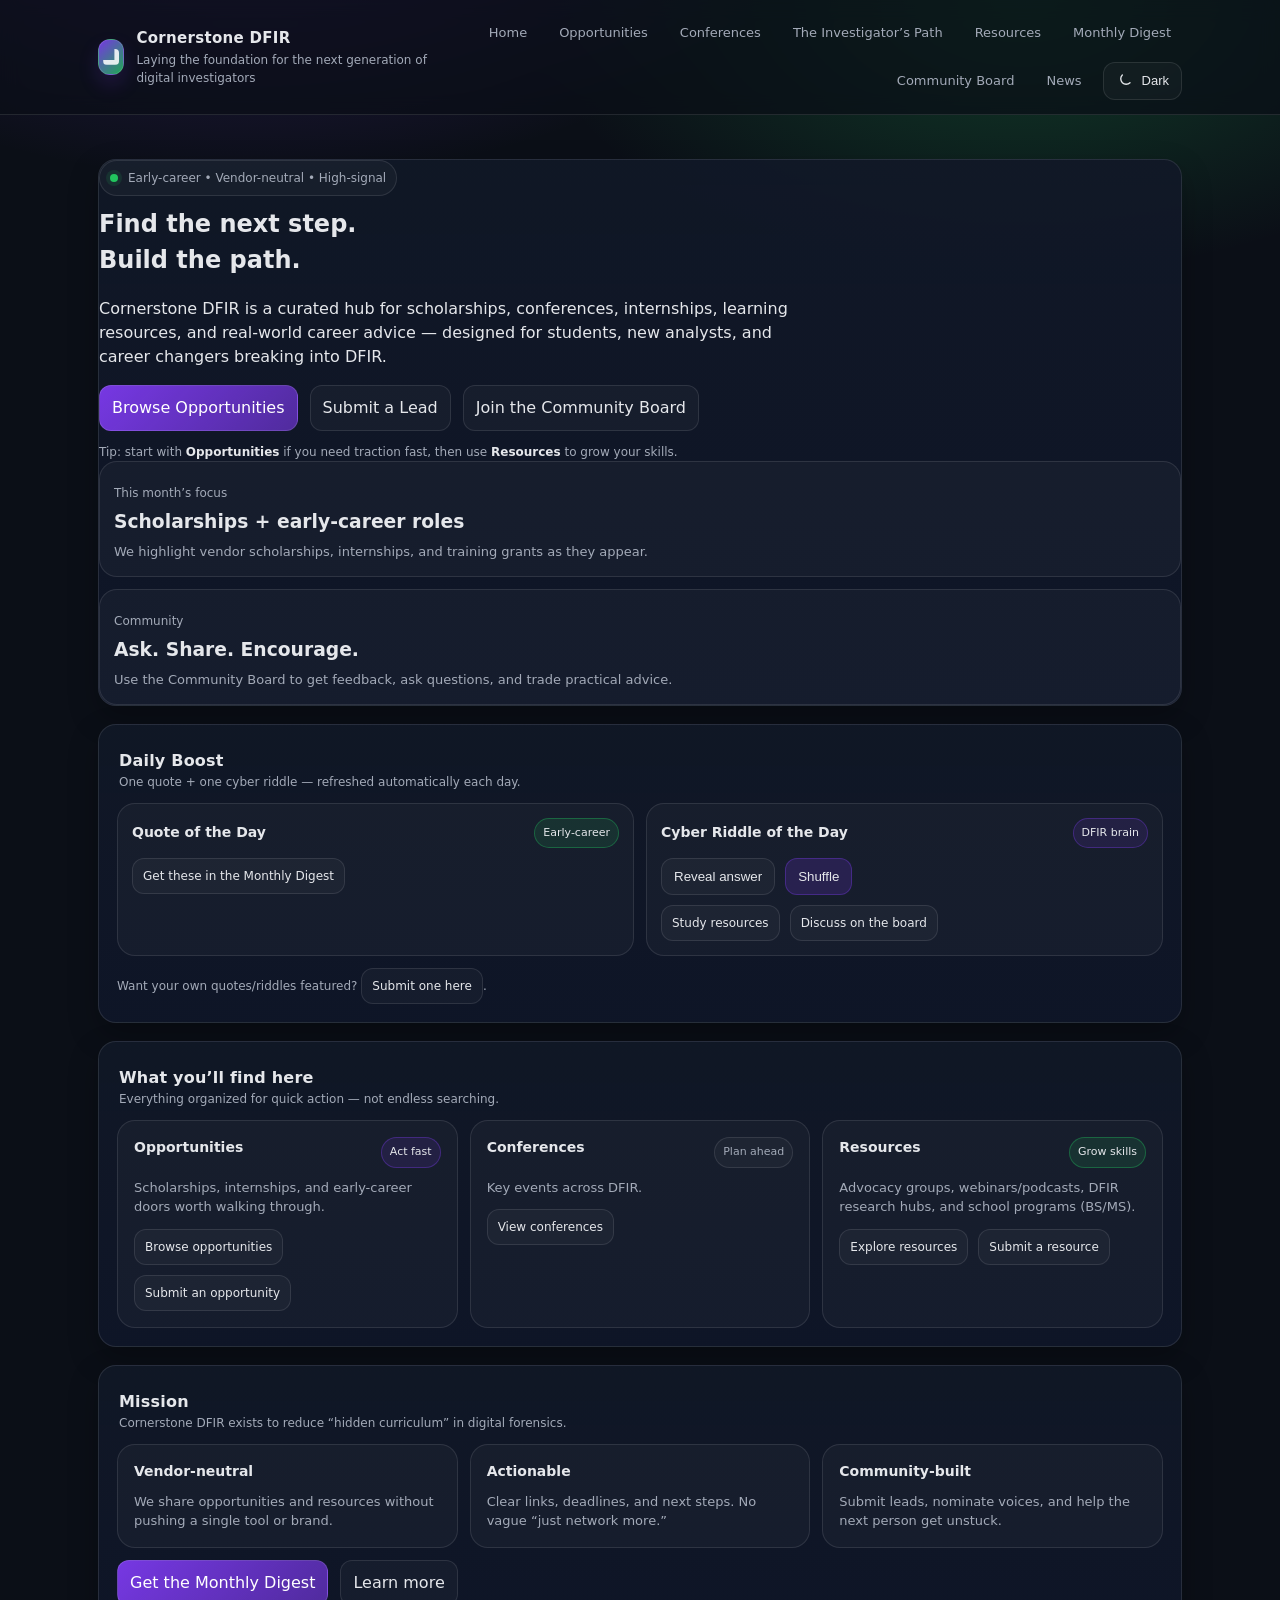
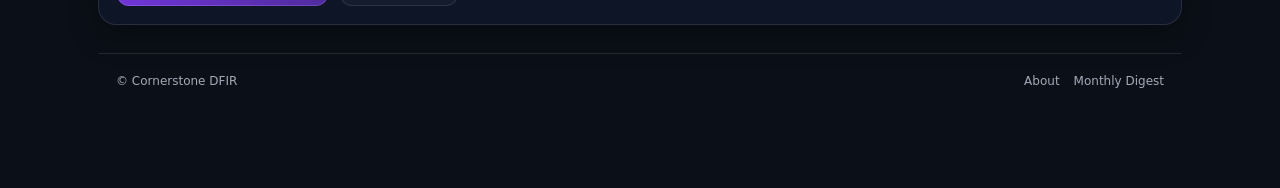
==== index.html @ 36ef0560 "Add News link to navigation menu" ====
<!doctype html>
<html lang="en" data-theme="dark">
<head>
  <meta charset="utf-8" />
  <meta name="viewport" content="width=device-width,initial-scale=1" />
  <title>Cornerstone DFIR — Early-career advocacy + resources</title>
  <meta name="description" content="Cornerstone DFIR curates scholarships, conferences, resources, and real career paths to support early-career digital forensics professionals." />
  <link rel="stylesheet" href="./assets/css/styles.css" />
</head>

<body>
  <header class="topbar">
    <div class="topbar-inner">
      <a class="brand" href="index.html">
        <div class="mark" aria-hidden="true"></div>
        <div>
          <h1>Cornerstone DFIR</h1>
          <p>Laying the foundation for the next generation of digital investigators</p>
        </div>
      </a>

      <nav aria-label="Primary navigation">
        <a data-nav href="index.html">Home</a>
        <a data-nav href="opportunities.html">Opportunities</a>
        <a data-nav href="conferences.html">Conferences</a>
        <a data-nav href="voices.html">The Investigator’s Path</a>
        <a data-nav href="resources.html">Resources</a>
        <a data-nav href="submit.html#digest">Monthly Digest</a>
        <a data-nav href="board.html">Community Board</a>
        <a data-nav href="news.html">News</a>

        <button class="toggle" id="themeToggle" type="button" aria-label="Toggle theme">
          <span class="icon" id="themeIcon" aria-hidden="true"></span>
          <span id="themeLabel">Theme</span>
        </button>
      </nav>
    </div>
  </header>

  <main class="wrap">

    <!-- HERO -->
    <section class="card page-hero">
      <div>
        <div class="kicker">
          <span class="dot" aria-hidden="true"></span>
          <span>Early-career • Vendor-neutral • High-signal</span>
        </div>

        <h2 style="margin-top:10px;">
          Find the next step. <br />
          Build the path.
        </h2>

        <p style="max-width:70ch;">
          Cornerstone DFIR is a curated hub for scholarships, conferences, internships, learning resources,
          and real-world career advice — designed for students, new analysts, and career changers breaking into DFIR.
        </p>

        <div class="hero-actions" style="margin-top:14px; display:flex; gap:12px; flex-wrap:wrap;">
          <a class="btn primary" href="opportunities.html">Browse Opportunities</a>
          <a class="btn ghost" href="submit.html">Submit a Lead</a>
          <a class="btn ghost" href="board.html">Join the Community Board</a>
        </div>

        <div class="meta" style="margin-top:12px;">
          Tip: start with <strong>Opportunities</strong> if you need traction fast, then use <strong>Resources</strong> to grow your skills.
        </div>
      </div>

      <!-- Right side "quick stats" / credibility panel -->
      <div style="display:grid; gap:12px; align-content:start;">
        <div class="item" style="padding:14px;">
          <div class="meta">This month’s focus</div>
          <h3 style="margin:6px 0 6px;">Scholarships + early-career roles</h3>
          <p class="meta" style="margin:0;">
            We highlight vendor scholarships, internships, and training grants as they appear.
          </p>
        </div>

        <div class="item" style="padding:14px;">
          <div class="meta">Community</div>
          <h3 style="margin:6px 0 6px;">Ask. Share. Encourage.</h3>
          <p class="meta" style="margin:0;">
            Use the Community Board to get feedback, ask questions, and trade practical advice.
          </p>
        </div>
      </div>
    </section>

    <!-- QUOTE + RIDDLE OF THE DAY -->
    <section class="card" style="padding:18px; margin-top:18px;">
      <div class="section-head">
        <div>
          <h3>Daily Boost</h3>
          <p>One quote + one cyber riddle — refreshed automatically each day.</p>
        </div>
      </div>

      <div style="margin-top:12px; display:grid; gap:12px; grid-template-columns: repeat(2, minmax(0, 1fr));">
        <!-- Quote -->
        <article class="item" style="padding:14px;">
          <div class="item-top" style="display:flex; align-items:center; justify-content:space-between; gap:10px;">
            <h4 style="margin:0;">Quote of the Day</h4>
            <span class="tag green">Early-career</span>
          </div>

          <p id="qotdText" style="margin:10px 0 8px; font-size:1.05rem; line-height:1.5;">
            <!-- populated by JS -->
          </p>

          <div class="meta" id="qotdBy" style="margin:0;"></div>

          <div class="links" style="margin-top:10px;">
            <a class="link" href="submit.html#digest">Get these in the Monthly Digest</a>
          </div>
        </article>

        <!-- Riddle -->
        <article class="item" style="padding:14px;">
          <div class="item-top" style="display:flex; align-items:center; justify-content:space-between; gap:10px;">
            <h4 style="margin:0;">Cyber Riddle of the Day</h4>
            <span class="tag purple">DFIR brain</span>
          </div>

          <p class="meta" id="rotdPrompt" style="margin:10px 0 10px;">
            <!-- populated by JS -->
          </p>

          <div style="display:flex; gap:10px; flex-wrap:wrap;">
            <button class="btn ghost" id="revealRiddleBtn" type="button" aria-expanded="false" aria-controls="rotdAnswer">
              Reveal answer
            </button>
            <button class="btn secondary" id="newRiddleBtn" type="button" title="Shows a different riddle (does not affect the daily one)">
              Shuffle
            </button>
          </div>

          <div id="rotdAnswerWrap" style="margin-top:10px; display:none;">
            <div class="meta" style="margin-bottom:6px;">Answer</div>
            <p id="rotdAnswer" style="margin:0;"></p>
            <div class="meta" id="rotdExplain" style="margin-top:8px;"></div>
          </div>

          <div class="links" style="margin-top:10px;">
            <a class="link" href="resources.html">Study resources</a>
            <a class="link" href="board.html">Discuss on the board</a>
          </div>
        </article>
      </div>

      <div class="meta" style="margin-top:12px;">
        Want your own quotes/riddles featured? <a class="link" href="submit.html">Submit one here</a>.
      </div>

      <style>
        /* Small responsive tweak without touching your CSS file */
        @media (max-width: 860px) {
          .wrap section[style*="grid-template-columns: repeat(2"] > div,
          section.card > div[style*="grid-template-columns: repeat(2"] {
            grid-template-columns: 1fr !important;
          }
        }
      </style>
    </section>

    <!-- PILLARS -->
    <section class="card" style="padding:18px; margin-top:18px;">
      <div class="section-head">
        <div>
          <h3>What you’ll find here</h3>
          <p>Everything organized for quick action — not endless searching.</p>
        </div>
      </div>

      <div class="grid3" style="margin-top:12px;">
        <article class="item">
          <div class="item-top">
            <h4>Opportunities</h4>
            <span class="tag purple">Act fast</span>
          </div>
          <p>Scholarships, internships, and early-career doors worth walking through.</p>
          <div class="links">
            <a class="link" href="opportunities.html">Browse opportunities</a>
            <a class="link" href="submit.html">Submit an opportunity</a>
          </div>
        </article>

        <article class="item">
          <div class="item-top">
            <h4>Conferences</h4>
            <span class="tag">Plan ahead</span>
          </div>
          <p>Key events across DFIR.</p>
          <div class="links">
            <a class="link" href="conferences.html">View conferences</a>
          </div>
        </article>

        <article class="item">
          <div class="item-top">
            <h4>Resources</h4>
            <span class="tag green">Grow skills</span>
          </div>
          <p>Advocacy groups, webinars/podcasts, DFIR research hubs, and school programs (BS/MS).</p>
          <div class="links">
            <a class="link" href="resources.html">Explore resources</a>
            <a class="link" href="submit.html">Submit a resource</a>
          </div>
        </article>
      </div>
    </section>

    <!-- TRUST / ABOUT STRIP -->
    <section class="card" style="padding:18px; margin-top:18px;">
      <div class="section-head">
        <div>
          <h3>Mission</h3>
          <p>Cornerstone DFIR exists to reduce “hidden curriculum” in digital forensics.</p>
        </div>
      </div>

      <div class="grid3" style="margin-top:12px;">
        <div class="item">
          <h4>Vendor-neutral</h4>
          <p class="meta">We share opportunities and resources without pushing a single tool or brand.</p>
        </div>
        <div class="item">
          <h4>Actionable</h4>
          <p class="meta">Clear links, deadlines, and next steps. No vague “just network more.”</p>
        </div>
        <div class="item">
          <h4>Community-built</h4>
          <p class="meta">Submit leads, nominate voices, and help the next person get unstuck.</p>
        </div>
      </div>

      <div style="margin-top:12px; display:flex; gap:12px; flex-wrap:wrap;">
        <a class="btn primary" href="submit.html#digest">Get the Monthly Digest</a>
        <a class="btn ghost" href="about.html">Learn more</a>
      </div>
    </section>

    <footer class="footer">
      <div>© <span id="year"></span> Cornerstone DFIR</div>
      <div style="display:flex; gap:14px; flex-wrap:wrap;">
        <a href="about.html">About</a>
        <a href="submit.html#digest">Monthly Digest</a>
      </div>
    </footer>

  </main>

  <script src="./assets/js/app.js"></script>

  <!-- Daily Quote + Riddle logic (self-contained; no other files needed) -->
  <script>
    (function () {
      // --- Quote Library (expand this list as much as you want) ---
      // Format: { text: "...", by: "Name / Source" }
      const QUOTES = [
        { text: "Start where you are. Use what you have. Do what you can.", by: "Arthur Ashe" },
        { text: "Consistency beats intensity when intensity isn’t consistent.", by: "Early-career reminder" },
        { text: "If you can explain it clearly, you understand it deeply.", by: "DFIR mindset" },
        { text: "Confidence comes from evidence—collect it.", by: "Cornerstone DFIR" },
        { text: "You don’t have to know everything. You have to know how to find out.", by: "Early-career fieldcraft" }
        { text: "Start where you are. Use what you have. Do what you can.", by: "Arthur Ashe" },
{ text: "The only way to do great work is to love what you do.", by: "Steve Jobs" },
{ text: "Discipline is choosing between what you want now and what you want most.", by: "Abraham Lincoln (attributed)" },
{ text: "Success is the sum of small efforts repeated day in and day out.", by: "Robert Collier" },
{ text: "Excellence is never an accident.", by: "Aristotle (attributed)" },
{ text: "If you can’t explain it simply, you don’t understand it well enough.", by: "Albert Einstein (attributed)" },
{ text: "Quality is not an act, it is a habit.", by: "Aristotle (attributed)" },
{ text: "Details matter. It’s worth waiting to get it right.", by: "Steve Jobs" },
{ text: "Confidence comes from preparation.", by: "John Wooden" },
{ text: "Opportunities don’t happen. You create them.", by: "Chris Grosser" },
{ text: "The expert in anything was once a beginner.", by: "Helen Hayes" },
{ text: "The more you practice, the luckier you get.", by: "Gary Player" },
{ text: "Small disciplines repeated with consistency lead to great achievements.", by: "John C. Maxwell" },
{ text: "Work hard in silence. Let success make the noise.", by: "Frank Ocean (attributed)" },
{ text: "Patience is not passive; on the contrary, it is concentrated strength.", by: "Bruce Lee" },
{ text: "Preparation is the key to confidence.", by: "Professional Principle" },
{ text: "Clarity is power.", by: "Tony Robbins" },
{ text: "Amateurs practice until they get it right. Professionals practice until they can’t get it wrong.", by: "Professional Discipline" },
{ text: "You don’t rise to the level of your goals. You fall to the level of your systems.", by: "James Clear" },
{ text: "Accuracy builds credibility.", by: "Forensic Principle" },
{ text: "Well done is better than well said.", by: "Benjamin Franklin" },
{ text: "The future depends on what you do today.", by: "Mahatma Gandhi (attributed)" },
{ text: "Success usually comes to those who are too busy to be looking for it.", by: "Henry David Thoreau" },
{ text: "Simplicity is the ultimate sophistication.", by: "Leonardo da Vinci (attributed)" },
{ text: "Without data, you’re just another person with an opinion.", by: "W. Edwards Deming" },
{ text: "Stay hungry. Stay foolish.", by: "Steve Jobs" },
{ text: "Process protects performance.", by: "Operational Insight" },
{ text: "The difference between ordinary and extraordinary is that little extra.", by: "Jimmy Johnson" },
{ text: "Excellence is doing ordinary things extraordinarily well.", by: "John W. Gardner" },
{ text: "Habits shape mastery.", by: "Professional Reflection" },
{ text: "The quieter you become, the more you can hear.", by: "Ram Dass" },
{ text: "Effort is a choice.", by: "Professional Insight" },
{ text: "What gets measured gets improved.", by: "Peter Drucker" },
{ text: "Stay curious.", by: "Albert Einstein (attributed)" },
{ text: "Integrity is doing the right thing when no one is watching.", by: "C.S. Lewis (attributed)" },
{ text: "Focus on being productive instead of busy.", by: "Tim Ferriss" },
{ text: "Precision is not optional.", by: "Forensic Standard" },
{ text: "In God we trust. All others must bring data.", by: "W. Edwards Deming (attributed)" },
{ text: "The man who moves a mountain begins by carrying away small stones.", by: "Confucius (attributed)" },
{ text: "Stay teachable.", by: "Professional Reminder" },
{ text: "Excellence is the gradual result of always striving to do better.", by: "Pat Riley" },
{ text: "You miss 100% of the shots you don’t take.", by: "Wayne Gretzky" },
{ text: "Discipline equals freedom.", by: "Jocko Willink" },
{ text: "Calm is a superpower.", by: "Professional Reflection" },
{ text: "Master the fundamentals.", by: "Technical Discipline" },
{ text: "The best preparation for tomorrow is doing your best today.", by: "H. Jackson Brown Jr." },
{ text: "Hard work beats talent when talent doesn’t work hard.", by: "Tim Notke" },
{ text: "Reputation is built one decision at a time.", by: "Professional Insight" },
{ text: "Be so good they can’t ignore you.", by: "Steve Martin" },
{ text: "Accuracy over speed.", by: "Forensic Principle" },
{ text: "Consistency compounds.", by: "Professional Reflection" },
{ text: "A goal without a plan is just a wish.", by: "Antoine de Saint-Exupéry (attributed)" },
{ text: "Strength lies in differences, not in similarities.", by: "Stephen Covey" },
{ text: "Learning never exhausts the mind.", by: "Leonardo da Vinci (attributed)" },
{ text: "Great things are done by a series of small things brought together.", by: "Vincent van Gogh (attributed)" },
{ text: "Attention to detail separates professionals from amateurs.", by: "Professional Insight" },
{ text: "Action cures fear.", by: "David J. Schwartz" },
{ text: "Don’t let what you cannot do interfere with what you can do.", by: "John Wooden" },
{ text: "Systems beat motivation.", by: "Professional Principle" },
{ text: "Prepared minds see opportunities.", by: "Louis Pasteur (inspired)" },
{ text: "Progress, not perfection.", by: "Professional Reminder" },
{ text: "Trust is built through consistency.", by: "Professional Insight" },
{ text: "The fundamentals win.", by: "Operational Wisdom" },
{ text: "Stay disciplined.", by: "Professional Reflection" },
{ text: "You become what you repeatedly do.", by: "Will Durant (inspired by Aristotle)" },
{ text: "Be reliable.", by: "Professional Identity" },
{ text: "Clarity prevents error.", by: "Technical Insight" },
{ text: "Calm thinking prevents fast mistakes.", by: "Operational Insight" },
{ text: "Depth over noise.", by: "Professional Reflection" },
{ text: "Evidence first.", by: "Forensic Ethic" },
{ text: "Slow is smooth. Smooth is fast.", by: "Military Proverb" },
{ text: "Learn the why, not just the how.", by: "Technical Discipline" },
{ text: "Trust your process.", by: "Professional Insight" },
{ text: "Preparedness reduces pressure.", by: "Operational Principle" },
{ text: "Professionalism compounds.", by: "Career Insight" },
{ text: "Respect the details.", by: "Forensic Reminder" },
{ text: "The basics scale.", by: "Technical Principle" },
{ text: "Be thorough.", by: "Professional Standard" },
{ text: "Practice builds confidence.", by: "Career Insight" },
{ text: "Ask better questions.", by: "Investigative Principle" },
{ text: "Measure twice. Conclude once.", by: "Professional Reflection" },
{ text: "Clarity beats complexity.", by: "Professional Insight" },
{ text: "Stay steady under pressure.", by: "Operational Wisdom" },
{ text: "Accuracy earns trust.", by: "Forensic Principle" },
{ text: "Small improvements add up.", by: "Career Reflection" },
{ text: "Preparation prevents panic.", by: "Operational Insight" },
{ text: "Think critically.", by: "Professional Reminder" },
{ text: "Be precise.", by: "Forensic Standard" },
{ text: "Learn continuously.", by: "Professional Growth" },
{ text: "Refinement is mastery.", by: "Technical Reflection" },
{ text: "Strong foundations support complex work.", by: "Professional Insight" },
{ text: "Calm minds see patterns.", by: "Investigative Reflection" },
{ text: "Professional growth is built daily.", by: "Career Insight" }

      ];

      // --- Cyber Riddle Library (expand this list as much as you want) ---
      // Format: { prompt: "...", answer: "...", explain: "..." }
      const RIDDLES = [
        {
          prompt: "I’m not a password, but I can unlock your account. I’m stolen quietly, often reused, and I travel in pairs. What am I?",
          answer: "A session cookie (or session token).",
          explain: "Session tokens/cookies can be hijacked and replayed to access an account without knowing the password."
        },
        {
          prompt: "I live in your headers, and I’m meant to protect you. Misconfigure me, and your browser might trust the wrong thing. What am I?",
          answer: "A security header (e.g., CSP/HSTS).",
          explain: "Security headers reduce risk; weak CSP or missing HSTS can enable attacks like injection or downgrade."
        },
        {
          prompt: "You can’t see me in the file list, but I remember where you went, when you opened things, and sometimes what you searched. What am I?",
          answer: "Artifacts/metadata (e.g., logs, registry, browser history).",
          explain: "DFIR often relies on system and application artifacts that persist beyond what users see in folders."
        },
        {
          prompt: "I’m a ‘normal’ request that looks harmless, but I carry a secret passenger. I help attackers blend in with real traffic. What am I?",
          answer: "A living-off-the-land technique (LOLBin/legit tooling).",
          explain: "Attackers often use legitimate tools/protocols to avoid detection and look like standard activity."
        }
        {
prompt: "I live in RAM and disappear when power fades. Catch me quickly or I’m gone forever. What am I?",
answer: "Volatile memory data.",
explain: "RAM data is lost when a device powers off, making live acquisition critical."
},
{
prompt: "I look harmless in a folder, but when clicked I execute. My name may not match my purpose. What am I?",
answer: "A disguised executable (malware).",
explain: "Malware often masquerades as benign files to trick users."
},
{
prompt: "I track your browsing without being history. I’m small, persistent, and travel with requests. What am I?",
answer: "A cookie.",
explain: "Cookies store session and tracking information in browsers."
},
{
prompt: "I’m not a door, but I must be closed to keep attackers out. What am I?",
answer: "An open port.",
explain: "Open network ports can expose services to attackers."
},
{
prompt: "You won’t see me in a GUI, but I record every connection. What am I?",
answer: "A network log.",
explain: "Logs record network activity behind the scenes."
},
{
prompt: "I’m invisible to most users, but analysts love me. I remember deleted things. What am I?",
answer: "Unallocated space.",
explain: "Deleted files may remain recoverable in unallocated disk space."
},
{
prompt: "I’m not a timeline, but I tell a story in order. What am I?",
answer: "Event logs.",
explain: "Logs provide chronological evidence of system activity."
},
{
prompt: "I’m not malicious by default, but attackers use me to blend in. What am I?",
answer: "A legitimate system tool (LOLBin).",
explain: "Living-off-the-land binaries help attackers evade detection."
},
{
prompt: "I’m tiny, but I prove integrity. Change one bit and I change entirely. What am I?",
answer: "A hash value.",
explain: "Hashes verify data integrity; any change alters the hash."
},
{
prompt: "I’m a copy made for safety, but I must be exact. What am I?",
answer: "A forensic image.",
explain: "Forensic imaging preserves data without altering the original."
},
{
prompt: "I’m not a witness, but I testify in court. What am I?",
answer: "A forensic report.",
explain: "Reports present findings clearly and defensibly."
},
{
prompt: "I hide inside pictures but carry secrets. What am I?",
answer: "Metadata (EXIF data).",
explain: "Images often contain embedded metadata like timestamps and GPS."
},
{
prompt: "I’m asked before a phone trusts a computer. Ignore me at your risk. What am I?",
answer: "A trust prompt.",
explain: "Device trust prompts control data access between devices."
},
{
prompt: "I’m not a thief, but I steal credentials quietly. What am I?",
answer: "A keylogger.",
explain: "Keyloggers capture keystrokes, including passwords."
},
{
prompt: "I look random, but I protect secrets. What am I?",
answer: "Encryption.",
explain: "Encryption transforms readable data into ciphertext."
},
{
prompt: "I connect networks but can also expose them. What am I?",
answer: "A router.",
explain: "Routers manage traffic but must be secured."
},
{
prompt: "I’m not a detective, but I correlate clues. What am I?",
answer: "A SIEM.",
explain: "Security Information and Event Management systems correlate logs."
},
{
prompt: "I vanish after execution, leaving only traces. What am I?",
answer: "Fileless malware.",
explain: "Fileless malware runs in memory and leaves minimal artifacts."
},
{
prompt: "I’m created every time you log in, but destroyed when you log out. What am I?",
answer: "A session token.",
explain: "Session tokens authenticate user sessions."
},
{
prompt: "I’m not a fingerprint, but I uniquely identify a device. What am I?",
answer: "A MAC address.",
explain: "MAC addresses uniquely identify network interfaces."
}

      ];

      // Deterministic daily index (based on local date)
      function dayKeyLocal() {
        const d = new Date();
        // local midnight key:
        return d.getFullYear() + "-" + String(d.getMonth() + 1).padStart(2, "0") + "-" + String(d.getDate()).padStart(2, "0");
      }

      function hashString(str) {
        // Simple stable hash
        let h = 0;
        for (let i = 0; i < str.length; i++) {
          h = (h * 31 + str.charCodeAt(i)) >>> 0;
        }
        return h;
      }

      function pickDaily(list, salt) {
        const key = dayKeyLocal() + "|" + salt;
        const idx = hashString(key) % list.length;
        return { idx, item: list[idx] };
      }

      function setText(id, value) {
        const el = document.getElementById(id);
        if (el) el.textContent = value;
      }

      // Populate Quote of the Day
      const dailyQuote = pickDaily(QUOTES, "quote");
      setText("qotdText", "“" + dailyQuote.item.text + "”");
      setText("qotdBy", "— " + dailyQuote.item.by);

      // Populate Riddle of the Day
      let dailyRiddle = pickDaily(RIDDLES, "riddle");
      function renderRiddle(r) {
        setText("rotdPrompt", r.prompt);
        setText("rotdAnswer", r.answer);
        setText("rotdExplain", r.explain || "");
        // reset reveal state
        const wrap = document.getElementById("rotdAnswerWrap");
        const btn = document.getElementById("revealRiddleBtn");
        if (wrap) wrap.style.display = "none";
        if (btn) btn.setAttribute("aria-expanded", "false");
        if (btn) btn.textContent = "Reveal answer";
      }
      renderRiddle(dailyRiddle.item);

      // Reveal handler
      const revealBtn = document.getElementById("revealRiddleBtn");
      const answerWrap = document.getElementById("rotdAnswerWrap");
      if (revealBtn && answerWrap) {
        revealBtn.addEventListener("click", () => {
          const isOpen = answerWrap.style.display !== "none";
          answerWrap.style.display = isOpen ? "none" : "block";
          revealBtn.setAttribute("aria-expanded", String(!isOpen));
          revealBtn.textContent = isOpen ? "Reveal answer" : "Hide answer";
        });
      }

      // Shuffle handler (just shows a different one; daily stays deterministic on refresh)
      const shuffleBtn = document.getElementById("newRiddleBtn");
      if (shuffleBtn) {
        shuffleBtn.addEventListener("click", () => {
          if (!RIDDLES.length) return;
          let nextIdx = Math.floor(Math.random() * RIDDLES.length);
          // Avoid repeating the currently shown daily one when possible
          if (RIDDLES.length > 1 && nextIdx === dailyRiddle.idx) {
            nextIdx = (nextIdx + 1) % RIDDLES.length;
          }
          renderRiddle(RIDDLES[nextIdx]);
        });
      }
    })();
  </script>
</body>
</html>
---- assets/css/styles.css ----
:root{
  --max: 1120px;
  --radius: 14px;
  --radius2: 18px;
  --shadow: 0 12px 30px rgba(0,0,0,.25);

  /* Dark */
  --bg:#0b0f17;
  --bg-grad-1: rgba(124,58,237,.35);
  --bg-grad-2: rgba(34,197,94,.25);
  --panel: rgba(17,24,39,.92);
  --panel2: rgba(15,23,42,.88);
  --text:#e5e7eb;
  --muted:#a3aab8;
  --line: rgba(255,255,255,.10);

  --accent:#7c3aed;
  --accent2:#22c55e;
  --amber:#f59e0b;

  --btn-bg: rgba(124,58,237,.18);
  --btn-border: rgba(124,58,237,.35);

  --ghost-bg: rgba(255,255,255,.03);
  --ghost-border: rgba(255,255,255,.10);

  --input-bg: rgba(255,255,255,.03);
  --topbar-bg: rgba(11,15,23,.72);
}

html[data-theme="light"]{
  --bg:#f7f8fb;
  --bg-grad-1: rgba(124,58,237,.12);
  --bg-grad-2: rgba(34,197,94,.10);
  --panel: rgba(255,255,255,.92);
  --panel2: rgba(255,255,255,.86);
  --text:#0f172a;
  --muted:#475569;
  --line: rgba(15,23,42,.12);

  --btn-bg: rgba(124,58,237,.10);
  --btn-border: rgba(124,58,237,.25);

  --ghost-bg: rgba(15,23,42,.03);
  --ghost-border: rgba(15,23,42,.12);

  --input-bg: rgba(15,23,42,.03);
  --topbar-bg: rgba(247,248,251,.70);

  --shadow: 0 12px 30px rgba(2,6,23,.10);
}

*{box-sizing:border-box}
body{
  margin:0;
  font-family: ui-sans-serif, system-ui, -apple-system, Segoe UI, Roboto, Helvetica, Arial;
  background:
    radial-gradient(1000px 600px at 20% -10%, var(--bg-grad-1), transparent 60%),
    radial-gradient(900px 500px at 80% 0%, var(--bg-grad-2), transparent 55%),
    var(--bg);
  color:var(--text);
  line-height:1.5;
}
a{color:inherit; text-decoration:none}
.wrap{max-width:var(--max); margin:0 auto; padding:22px 18px 80px}

.topbar{
  position:sticky; top:0; z-index:20;
  backdrop-filter: blur(10px);
  background: var(--topbar-bg);
  border-bottom: 1px solid var(--line);
}
.topbar-inner{
  max-width:var(--max); margin:0 auto; padding:14px 18px;
  display:flex; align-items:center; justify-content:space-between; gap:14px;
}
.brand{display:flex; align-items:center; gap:12px; min-width:220px}
.mark{
  width:36px; height:36px; border-radius:12px;
  background: linear-gradient(135deg, rgba(124,58,237,.95), rgba(34,197,94,.85));
  box-shadow: 0 10px 20px rgba(124,58,237,.18);
  display:grid; place-items:center;
  border:1px solid rgba(255,255,255,.12);
  position:relative;
}
html[data-theme="light"] .mark{border:1px solid rgba(15,23,42,.12)}
.mark:before{
  content:"";
  width:16px; height:16px;
  border-radius:4px;
  background: rgba(255,255,255,.90);
  clip-path: polygon(0 70%, 70% 70%, 70% 0, 100% 0, 100% 100%, 0 100%);
  opacity:.95;
}
.brand h1{font-size:15px; margin:0; letter-spacing:.3px}
.brand p{margin:2px 0 0; font-size:12px; color:var(--muted)}

nav{display:flex; align-items:center; gap:10px; flex-wrap:wrap; justify-content:flex-end}
nav a{
  font-size:13px; color:var(--muted);
  padding:8px 10px; border-radius:12px;
  border:1px solid transparent;
}
nav a:hover{color:var(--text); border-color: var(--line); background: var(--ghost-bg)}
.nav-active{color:var(--text) !important; border-color: var(--line) !important; background: var(--ghost-bg) !important}

.btn{
  display:inline-flex; align-items:center; gap:10px;
  padding:10px 12px; border-radius:12px;
  background: var(--btn-bg);
  border: 1px solid var(--btn-border);
  color: var(--text);
  cursor:pointer;
}
.btn:hover{filter:brightness(1.05)}
.btn small{color:rgba(163,170,184,.95)}
html[data-theme="light"] .btn small{color:rgba(71,85,105,.95)}

.toggle{
  display:inline-flex; align-items:center; gap:10px;
  padding:10px 12px; border-radius:12px;
  background: var(--ghost-bg);
  border:1px solid var(--ghost-border);
  color: var(--text);
  cursor:pointer;
  font-size:13px;
}
.toggle:hover{filter:brightness(1.03)}
.toggle .icon{width:16px; height:16px; display:inline-block}

.card{
  background: linear-gradient(180deg, var(--panel), var(--panel2));
  border:1px solid var(--line);
  border-radius: var(--radius2);
  box-shadow: var(--shadow);
}

.hero{
  margin-top:18px;
  display:grid; grid-template-columns: 1.25fr .75fr;
  gap:18px;
  align-items:stretch;
}
@media (max-width: 960px){ .hero{grid-template-columns: 1fr;} }
.hero-main{padding:26px}
.kicker{
  display:inline-flex; align-items:center; gap:10px;
  font-size:12px; border:1px solid var(--line);
  background: var(--ghost-bg);
  padding:8px 10px; border-radius:999px;
  color: var(--muted);
}
.dot{
  width:8px; height:8px; border-radius:999px;
  background: var(--accent2);
  box-shadow: 0 0 0 4px rgba(34,197,94,.12);
}
.hero h2{margin:14px 0 10px; font-size:36px; line-height:1.08; letter-spacing:-.5px}
.hero p.lead{margin:0 0 18px; color: var(--muted); font-size:15px; max-width:68ch}
.hero-actions{display:flex; gap:10px; flex-wrap:wrap; margin-top:16px}
.primary{
  background: linear-gradient(135deg, rgba(124,58,237,.95), rgba(124,58,237,.60));
  border: 1px solid rgba(255,255,255,.12);
  color:#fff;
}
html[data-theme="light"] .primary{border:1px solid rgba(124,58,237,.18)}
.ghost{background: var(--ghost-bg); border:1px solid var(--ghost-border); color:var(--text)}
.hero-aside{padding:18px}
.aside-grid{display:grid; gap:12px}
.mini{
  padding:14px; border-radius: var(--radius);
  border:1px solid var(--line);
  background: var(--ghost-bg);
}
.mini h3{margin:0 0 6px; font-size:13px}
.mini p{margin:0; font-size:12px; color:var(--muted)}
.badge-row{display:flex; gap:8px; flex-wrap:wrap; margin-top:10px}
.badge{
  font-size:11px; padding:6px 8px; border-radius:999px;
  border:1px solid var(--line);
  background: var(--ghost-bg);
  color: var(--muted);
}

section{margin-top:22px}
.section-head{display:flex; align-items:flex-end; justify-content:space-between; gap:12px; margin: 6px 2px 12px}
.section-head h3{margin:0; font-size:16px; letter-spacing:.2px}
.section-head p{margin:0; color:var(--muted); font-size:12px}

.grid3{display:grid; grid-template-columns: repeat(3, 1fr); gap:12px}
@media (max-width: 960px){ .grid3{grid-template-columns: 1fr} }

.item{
  padding:16px;
  border-radius: var(--radius2);
  border:1px solid var(--line);
  background: var(--ghost-bg);
}
.item-top{display:flex; align-items:flex-start; justify-content:space-between; gap:10px; margin-bottom:10px}
.tag{
  font-size:11px; padding:6px 8px; border-radius:999px;
  border:1px solid var(--line);
  color: var(--muted);
  background: var(--ghost-bg);
  white-space:nowrap;
}
.tag.green{border-color: rgba(34,197,94,.35); background: rgba(34,197,94,.12); color: var(--text)}
.tag.purple{border-color: rgba(124,58,237,.35); background: rgba(124,58,237,.12); color: var(--text)}
.tag.amber{border-color: rgba(245,158,11,.35); background: rgba(245,158,11,.12); color: var(--text)}
.item h4{margin:0; font-size:14px}
.meta{margin:8px 0 0; font-size:12px; color: var(--muted)}
.meta strong{color: var(--text); font-weight:600}
.item p{margin:10px 0 0; font-size:13px; color: var(--muted)}
.links{display:flex; gap:10px; flex-wrap:wrap; margin-top:12px}
.link{
  font-size:12px;
  padding:8px 10px; border-radius:12px;
  border:1px solid var(--ghost-border);
  background: var(--ghost-bg);
  color: var(--text);
  display:inline-flex; align-items:center; gap:8px;
}
.link:hover{filter:brightness(1.03)}

.split{display:grid; grid-template-columns: 1fr 1fr; gap:12px}
@media (max-width: 960px){ .split{grid-template-columns: 1fr} }

.quote{
  padding:18px;
  border-radius: var(--radius2);
  border:1px solid rgba(124,58,237,.25);
  background: linear-gradient(180deg, rgba(124,58,237,.12), var(--ghost-bg));
}
.quote blockquote{margin:0; font-size:14px; color: var(--text)}
.quote footer{margin-top:10px; color: var(--muted); font-size:12px}

.filters{display:flex; gap:10px; flex-wrap:wrap; margin: 10px 0 12px}
.pill{
  font-size:12px;
  padding:8px 10px;
  border-radius:999px;
  border:1px solid var(--ghost-border);
  background: var(--ghost-bg);
  color: var(--muted);
  cursor:pointer;
  user-select:none;
}
.pill.active{
  border-color: rgba(124,58,237,.35);
  background: rgba(124,58,237,.12);
  color: var(--text);
}

input[type="search"], input[type="email"], select{
  padding:12px 12px;
  border-radius: 12px;
  border:1px solid var(--ghost-border);
  background: var(--input-bg);
  color: var(--text);
  outline:none;
}
input::placeholder{color: rgba(163,170,184,.95)}
html[data-theme="light"] input::placeholder{color: rgba(71,85,105,.9)}

.toolbar{display:flex; gap:10px; flex-wrap:wrap; align-items:center}
.toolbar .grow{flex:1 1 260px}

.footer{
  margin-top:28px;
  padding:18px;
  border-top:1px solid var(--line);
  color: var(--muted);
  font-size:12px;
  display:flex; gap:10px; flex-wrap:wrap;
  justify-content:space-between; align-items:center;
}
.footer a:hover{text-decoration:underline}

@media (prefers-reduced-motion: reduce){
  *{scroll-behavior:auto !important; transition:none !important}
}

.hero-actions { display:flex; gap:12px; flex-wrap:wrap; margin-top:14px; }

/* Resources section layout (headers + card grid) */
.section-stack{
  display:flex;
  flex-direction:column;
  gap:16px;
}

.res-grid{
  display:grid;
  grid-template-columns: repeat(3, minmax(0, 1fr));
  gap:14px;
}

.res-head{
  display:flex;
  align-items:baseline;
  justify-content:space-between;
  gap:12px;
  margin-bottom:10px;
}

.res-head h3{ margin:0; }
.res-sub{ margin:0; opacity:.8; }

@media (max-width: 980px){
  .res-grid{ grid-template-columns: repeat(2, minmax(0, 1fr)); }
}
@media (max-width: 640px){
  .res-grid{ grid-template-columns: 1fr; }
}

/* Resources: section headers + grid like tools page */
.res-section{
  margin-top: 6px;
}

.res-section + .res-section{
  margin-top: 18px;
}

.res-section-head{
  display:flex;
  align-items: baseline;
  justify-content: space-between;
  gap: 12px;
  margin: 6px 0 12px;
}

.res-h3{
  margin: 0;
}

.res-sub{
  margin: 4px 0 0;
  opacity: .85;
}

.res-grid{
  display:grid;
  grid-template-columns: repeat(3, minmax(0, 1fr));
  gap: 14px;
}

/* Responsive */
@media (max-width: 980px){
  .res-grid{ grid-template-columns: repeat(2, minmax(0, 1fr)); }
}
@media (max-width: 640px){
  .res-grid{ grid-template-columns: 1fr; }
}

/* Voices page polish */
.voices-form{
  display:grid;
  grid-template-columns: 1fr 1fr;
  gap: 14px 16px;
  align-items:start;
}

.voices-form .field{ display:flex; flex-direction:column; gap:8px; }
.voices-form .field.full{ grid-column: 1 / -1; }

.voices-form label{
  font-weight: 700;
  font-size: 0.95rem;
  opacity: .95;
}

.voices-form input{
  width: 100%;
  padding: 10px 12px;
  border-radius: 10px;
  border: 1px solid rgba(255,255,255,.12);
  background: rgba(0,0,0,.25);
  color: inherit;
}

.voices-form .actions{
  grid-column: 1 / -1;
  display:flex;
  gap: 10px;
  justify-content:flex-end;
  padding-top: 6px;
}

/* Latest voices styling */
.voices-feed{ display:flex; flex-direction:column; gap: 12px; }

.voice-post{
  border: 1px solid rgba(255,255,255,.10);
  background: rgba(0,0,0,.18);
  border-radius: 14px;
  padding: 14px 14px 12px;
}

.voice-post h3{ margin: 0 0 6px; }
.voice-post .meta{
  display:flex;
  gap:10px;
  opacity:.8;
  font-size: .9rem;
  margin-bottom: 10px;
}

.voice-post .content :first-child{ margin-top: 0; }
.voice-post .content :last-child{ margin-bottom: 0; }

/* Responsive */
@media (max-width: 820px){
  .voices-form{ grid-template-columns: 1fr; }
  .voices-form .actions{ justify-content:stretch; }
  .voices-form .actions .btn{ flex:1; }
}

.prompt-panel{
  margin: 10px 0 16px;
  padding: 14px;
  border-radius: 14px;
  border: 1px solid rgba(255,255,255,.10);
  background: rgba(0,0,0,.15);
}

.prompt-head{
  display:flex;
  align-items:center;
  justify-content:space-between;
  gap:12px;
  margin-bottom: 10px;
}

.prompt-head h4{ margin:0; }

.prompt-grid{
  display:grid;
  grid-template-columns: repeat(3, minmax(0, 1fr));
  gap: 10px;
}

.prompt-card{
  text-align:left;
  padding: 12px;
  border-radius: 12px;
  border: 1px solid rgba(255,255,255,.10);
  background: rgba(0,0,0,.18);
  cursor:pointer;
}

.prompt-card:hover{
  border-color: rgba(255,255,255,.18);
  background: rgba(0,0,0,.24);
}

.prompt-card .tag{
  display:inline-block;
  font-size: .8rem;
  opacity: .8;
  margin-bottom: 6px;
}

.prompt-card .title{
  font-weight: 800;
  margin: 0 0 6px;
}

.prompt-card .desc{
  margin: 0;
  opacity: .9;
  font-size: .95rem;
}

@media (max-width: 900px){
  .prompt-grid{ grid-template-columns: 1fr; }
}
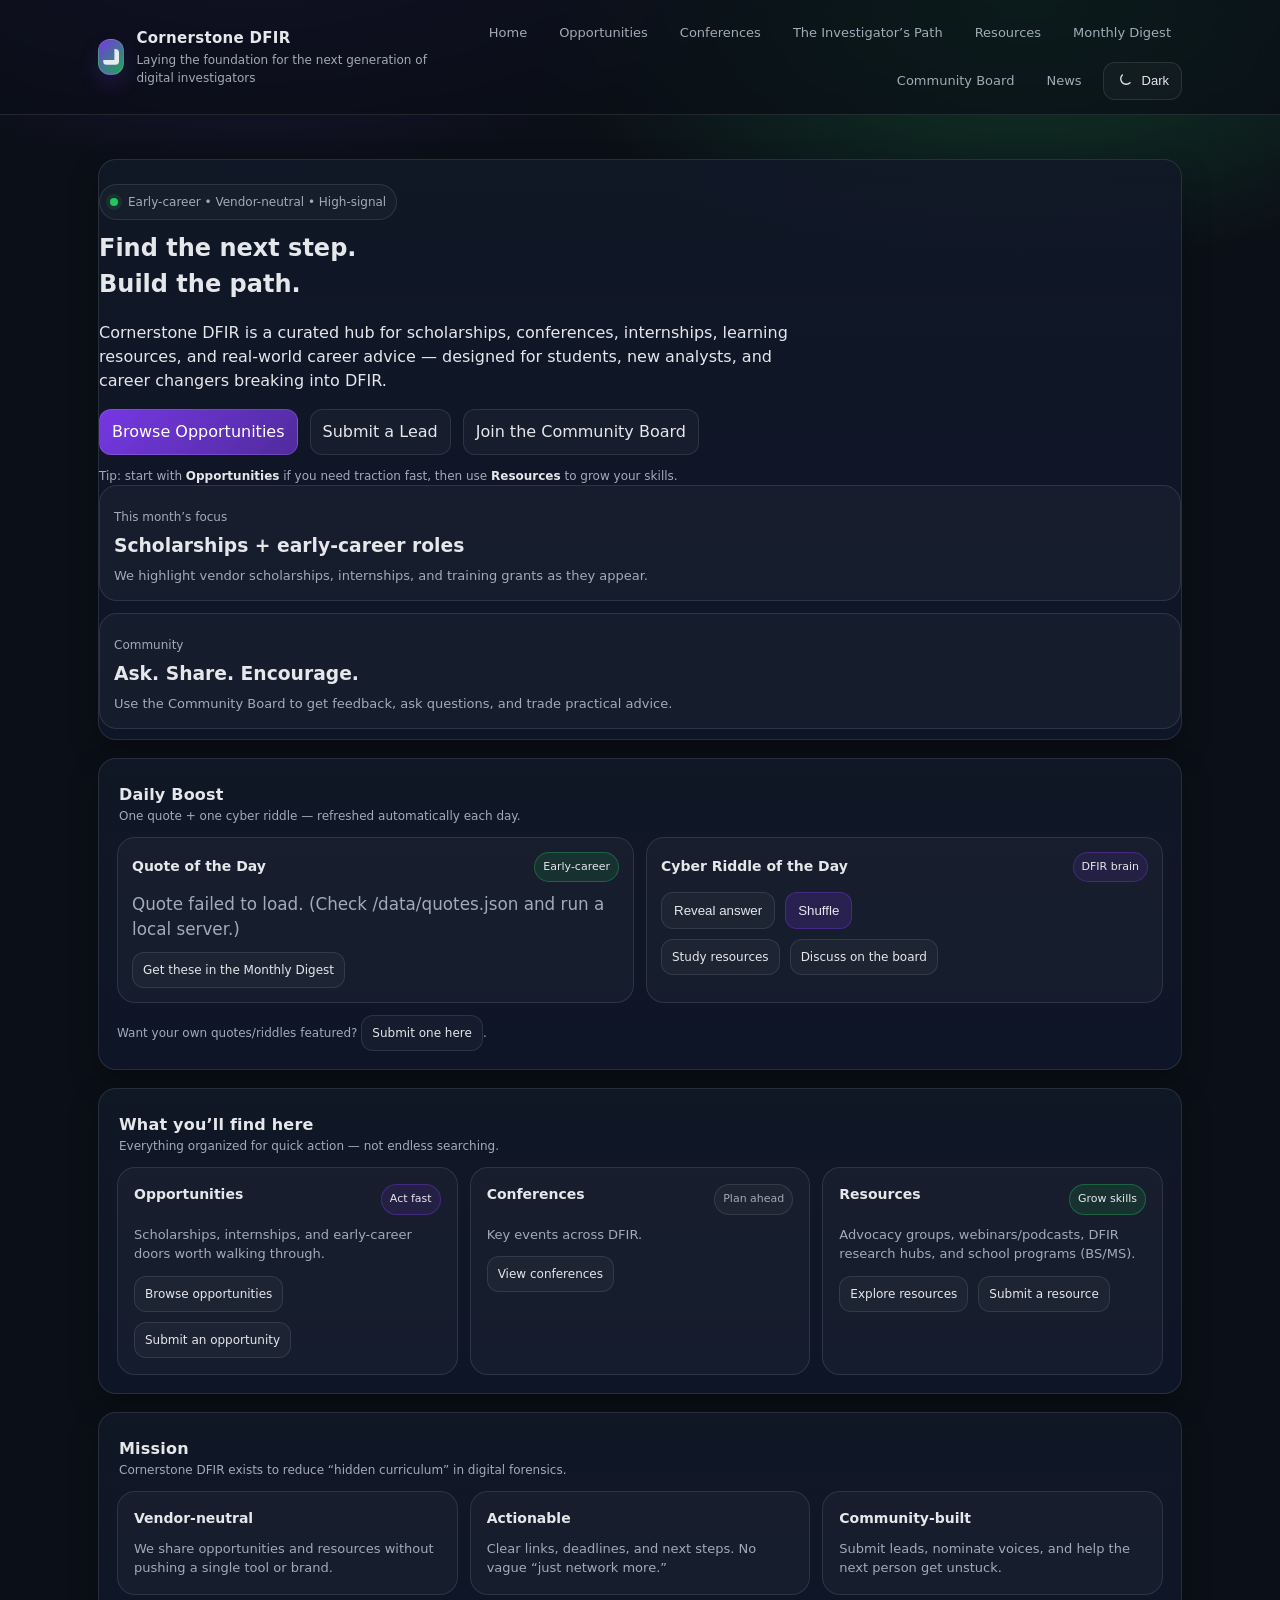
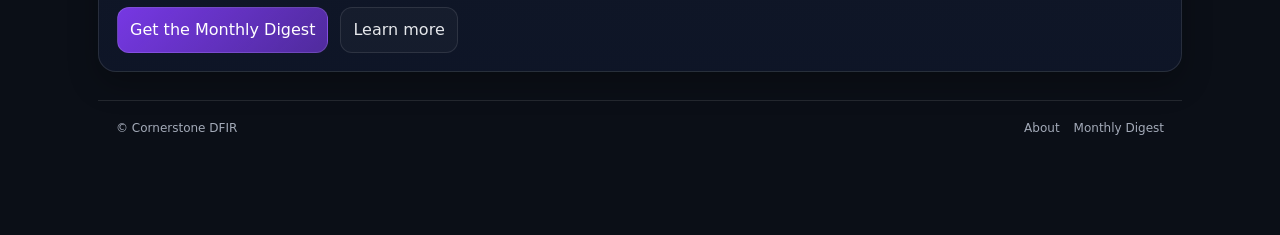
==== commit f80b1a99: "Update riddle prompt to answer display Replaced the riddle prompt paragraph with an answer paragraph" ====
--- a/index.html
+++ b/index.html
@@ -123,9 +123,9 @@
             <span class="tag purple">DFIR brain</span>
           </div>
 
-          <p class="meta" id="rotdPrompt" style="margin:10px 0 10px;">
-            <!-- populated by JS -->
-          </p>
+            <p class="fine" id="rotdAnswer" hidden style="margin:8px 0 0;">
+              <!-- answer populated by JS -->
+            </p>
 
           <div style="display:flex; gap:10px; flex-wrap:wrap;">
             <button class="btn ghost" id="revealRiddleBtn" type="button" aria-expanded="false" aria-controls="rotdAnswer">
--- a/assets/css/styles.css
+++ b/assets/css/styles.css
@@ -475,3 +475,181 @@
 @media (max-width: 900px){
   .prompt-grid{ grid-template-columns: 1fr; }
 }
+
+/* News Feed */
+.page-hero { padding: 24px 0 10px; }
+.muted { opacity: .8; }
+
+.news-controls{
+  display:flex;
+  gap:12px;
+  align-items:center;
+  justify-content:space-between;
+  flex-wrap:wrap;
+  margin-top:14px;
+}
+
+.news-search input{
+  min-width: 280px;
+  width: min(520px, 100%);
+  padding: 10px 12px;
+  border-radius: 12px;
+}
+
+.news-actions{
+  display:flex;
+  gap:10px;
+  align-items:center;
+}
+
+.select{
+  padding: 10px 12px;
+  border-radius: 12px;
+}
+
+.news-grid{
+  display:grid;
+  grid-template-columns: repeat(2, minmax(0, 1fr));
+  gap: 14px;
+  padding: 14px 0 22px;
+}
+
+@media (max-width: 900px){
+  .news-grid{ grid-template-columns: 1fr; }
+}
+
+.news-card-head{
+  display:flex;
+  align-items:center;
+  justify-content:space-between;
+  gap:10px;
+  margin-bottom: 10px;
+}
+
+.news-source{
+  display:flex;
+  align-items:center;
+  gap:8px;
+}
+
+.news-source-link{ font-weight: 700; text-decoration: none; }
+.news-date{ opacity: .75; font-size: .9rem; }
+.news-title{ margin: 8px 0; }
+.news-title a{ text-decoration: none; }
+.news-desc{ margin: 0; opacity: .9; line-height: 1.35; }
+
+.btn.small{
+  padding: 8px 10px;
+  border-radius: 10px;
+  font-size: .9rem;
+}
+/* ==============================
+   Uniform News Feed Cards
+   ============================== */
+
+.news-grid {
+  display: grid;
+  grid-template-columns: repeat(2, minmax(0, 1fr));
+  gap: 16px;
+}
+
+@media (max-width: 900px) {
+  .news-grid {
+    grid-template-columns: 1fr;
+  }
+}
+
+/* Force identical card height */
+.news-card {
+  height: 340px;                 /* Adjust if you want taller/shorter */
+  display: flex;
+  flex-direction: column;
+  padding: 18px;
+}
+
+/* Keep header tight */
+.news-card-head {
+  display: flex;
+  justify-content: space-between;
+  align-items: center;
+  font-size: 0.9rem;
+}
+
+/* Clamp title to 2 lines */
+.news-title {
+  margin: 10px 0 8px 0;
+  display: -webkit-box;
+  -webkit-line-clamp: 2;
+  -webkit-box-orient: vertical;
+  overflow: hidden;
+}
+
+/* Clamp description to 4 lines */
+.news-desc {
+  flex-grow: 1;                  /* Pushes footer down */
+  display: -webkit-box;
+  -webkit-line-clamp: 4;         /* Controls how much preview text */
+  -webkit-box-orient: vertical;
+  overflow: hidden;
+  opacity: 0.9;
+  line-height: 1.35;
+}
+
+/* Keep footer pinned to bottom */
+.news-footer {
+  margin-top: 14px;
+}
+
+/* ===== Force uniform News Feed cards (override-safe) ===== */
+
+/* Make sure the grid behaves consistently */
+#newsGrid.news-grid {
+  display: grid;
+  grid-template-columns: repeat(2, minmax(0, 1fr));
+  gap: 16px;
+}
+
+@media (max-width: 900px) {
+  #newsGrid.news-grid { grid-template-columns: 1fr; }
+}
+
+/* Force every rendered article card to the same height */
+#newsGrid.news-grid > article.news-card.card {
+  height: 320px !important;          /* change to 340/360 if you want taller */
+  display: flex !important;
+  flex-direction: column !important;
+  overflow: hidden !important;       /* critical: prevents long text from expanding card */
+}
+
+/* Title: clamp to 2 lines */
+#newsGrid.news-grid > article.news-card.card .news-title {
+  display: -webkit-box !important;
+  -webkit-box-orient: vertical !important;
+  -webkit-line-clamp: 2 !important;
+  overflow: hidden !important;
+}
+
+/* Description: clamp to 4 lines */
+#newsGrid.news-grid > article.news-card.card .news-desc {
+  flex: 1 1 auto !important;
+  margin: 0 !important;
+
+  display: -webkit-box !important;
+  -webkit-box-orient: vertical !important;
+  -webkit-line-clamp: 4 !important;
+
+  overflow: hidden !important;
+  text-overflow: ellipsis !important;
+
+  /* Helps prevent weird long-word overflow */
+  word-break: break-word !important;
+  overflow-wrap: anywhere !important;
+}
+
+/* Keep footer pinned */
+#newsGrid.news-grid > article.news-card.card .news-footer {
+  margin-top: 12px !important;
+  flex: 0 0 auto !important;
+}
+
+
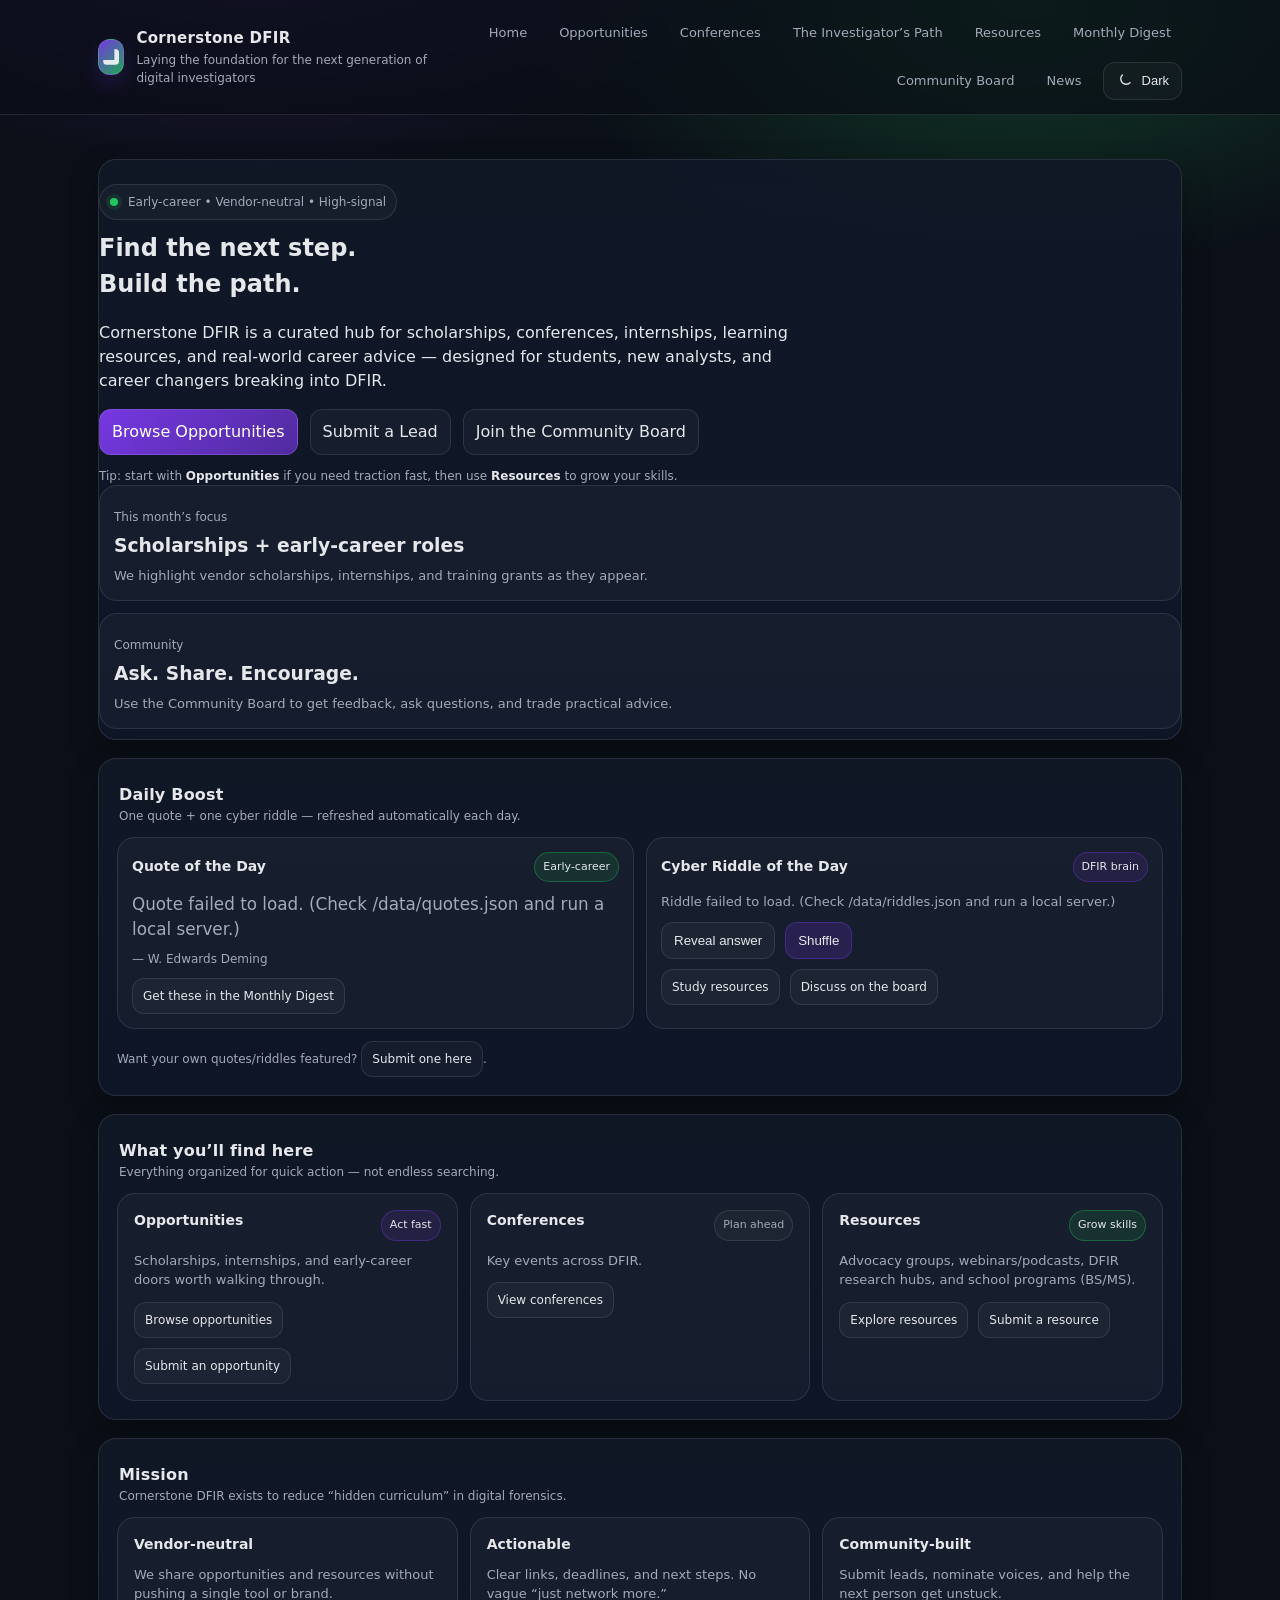
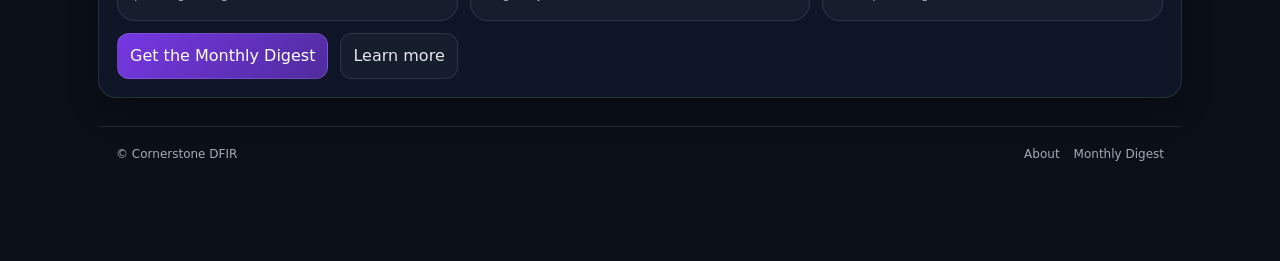
==== commit f9f1390c: "Refactor riddle and answer elements in index.html Updated the structure of the riddle and answer ele" ====
--- a/index.html
+++ b/index.html
@@ -123,12 +123,13 @@
             <span class="tag purple">DFIR brain</span>
           </div>
 
-            <p class="fine" id="rotdAnswer" hidden style="margin:8px 0 0;">
-              <!-- answer populated by JS -->
-            </p>
+          <!-- ✅ YOU WERE MISSING THIS -->
+          <p class="meta" id="rotdPrompt" style="margin:10px 0 10px;">
+            <!-- populated by JS -->
+          </p>
 
           <div style="display:flex; gap:10px; flex-wrap:wrap;">
-            <button class="btn ghost" id="revealRiddleBtn" type="button" aria-expanded="false" aria-controls="rotdAnswer">
+            <button class="btn ghost" id="revealRiddleBtn" type="button" aria-expanded="false" aria-controls="rotdAnswerWrap">
               Reveal answer
             </button>
             <button class="btn secondary" id="newRiddleBtn" type="button" title="Shows a different riddle (does not affect the daily one)">
@@ -136,9 +137,10 @@
             </button>
           </div>
 
+          <!-- ✅ FIX: Only ONE answer element (no duplicate IDs) -->
           <div id="rotdAnswerWrap" style="margin-top:10px; display:none;">
             <div class="meta" style="margin-bottom:6px;">Answer</div>
-            <p id="rotdAnswer" style="margin:0;"></p>
+            <p id="rotdAnswerText" style="margin:0;"></p>
             <div class="meta" id="rotdExplain" style="margin-top:8px;"></div>
           </div>
 
@@ -156,7 +158,6 @@
       <style>
         /* Small responsive tweak without touching your CSS file */
         @media (max-width: 860px) {
-          .wrap section[style*="grid-template-columns: repeat(2"] > div,
           section.card > div[style*="grid-template-columns: repeat(2"] {
             grid-template-columns: 1fr !important;
           }
@@ -253,7 +254,7 @@
 
   <script src="./assets/js/app.js"></script>
 
-  <!-- Daily Quote + Riddle logic (self-contained; no other files needed) -->
+  <!-- Daily Quote + Riddle logic (self-contained; GitHub Pages friendly) -->
   <script>
     (function () {
       // --- Quote Library (expand this list as much as you want) ---
@@ -263,101 +264,13 @@
         { text: "Consistency beats intensity when intensity isn’t consistent.", by: "Early-career reminder" },
         { text: "If you can explain it clearly, you understand it deeply.", by: "DFIR mindset" },
         { text: "Confidence comes from evidence—collect it.", by: "Cornerstone DFIR" },
-        { text: "You don’t have to know everything. You have to know how to find out.", by: "Early-career fieldcraft" }
-        { text: "Start where you are. Use what you have. Do what you can.", by: "Arthur Ashe" },
-{ text: "The only way to do great work is to love what you do.", by: "Steve Jobs" },
-{ text: "Discipline is choosing between what you want now and what you want most.", by: "Abraham Lincoln (attributed)" },
-{ text: "Success is the sum of small efforts repeated day in and day out.", by: "Robert Collier" },
-{ text: "Excellence is never an accident.", by: "Aristotle (attributed)" },
-{ text: "If you can’t explain it simply, you don’t understand it well enough.", by: "Albert Einstein (attributed)" },
-{ text: "Quality is not an act, it is a habit.", by: "Aristotle (attributed)" },
-{ text: "Details matter. It’s worth waiting to get it right.", by: "Steve Jobs" },
-{ text: "Confidence comes from preparation.", by: "John Wooden" },
-{ text: "Opportunities don’t happen. You create them.", by: "Chris Grosser" },
-{ text: "The expert in anything was once a beginner.", by: "Helen Hayes" },
-{ text: "The more you practice, the luckier you get.", by: "Gary Player" },
-{ text: "Small disciplines repeated with consistency lead to great achievements.", by: "John C. Maxwell" },
-{ text: "Work hard in silence. Let success make the noise.", by: "Frank Ocean (attributed)" },
-{ text: "Patience is not passive; on the contrary, it is concentrated strength.", by: "Bruce Lee" },
-{ text: "Preparation is the key to confidence.", by: "Professional Principle" },
-{ text: "Clarity is power.", by: "Tony Robbins" },
-{ text: "Amateurs practice until they get it right. Professionals practice until they can’t get it wrong.", by: "Professional Discipline" },
-{ text: "You don’t rise to the level of your goals. You fall to the level of your systems.", by: "James Clear" },
-{ text: "Accuracy builds credibility.", by: "Forensic Principle" },
-{ text: "Well done is better than well said.", by: "Benjamin Franklin" },
-{ text: "The future depends on what you do today.", by: "Mahatma Gandhi (attributed)" },
-{ text: "Success usually comes to those who are too busy to be looking for it.", by: "Henry David Thoreau" },
-{ text: "Simplicity is the ultimate sophistication.", by: "Leonardo da Vinci (attributed)" },
-{ text: "Without data, you’re just another person with an opinion.", by: "W. Edwards Deming" },
-{ text: "Stay hungry. Stay foolish.", by: "Steve Jobs" },
-{ text: "Process protects performance.", by: "Operational Insight" },
-{ text: "The difference between ordinary and extraordinary is that little extra.", by: "Jimmy Johnson" },
-{ text: "Excellence is doing ordinary things extraordinarily well.", by: "John W. Gardner" },
-{ text: "Habits shape mastery.", by: "Professional Reflection" },
-{ text: "The quieter you become, the more you can hear.", by: "Ram Dass" },
-{ text: "Effort is a choice.", by: "Professional Insight" },
-{ text: "What gets measured gets improved.", by: "Peter Drucker" },
-{ text: "Stay curious.", by: "Albert Einstein (attributed)" },
-{ text: "Integrity is doing the right thing when no one is watching.", by: "C.S. Lewis (attributed)" },
-{ text: "Focus on being productive instead of busy.", by: "Tim Ferriss" },
-{ text: "Precision is not optional.", by: "Forensic Standard" },
-{ text: "In God we trust. All others must bring data.", by: "W. Edwards Deming (attributed)" },
-{ text: "The man who moves a mountain begins by carrying away small stones.", by: "Confucius (attributed)" },
-{ text: "Stay teachable.", by: "Professional Reminder" },
-{ text: "Excellence is the gradual result of always striving to do better.", by: "Pat Riley" },
-{ text: "You miss 100% of the shots you don’t take.", by: "Wayne Gretzky" },
-{ text: "Discipline equals freedom.", by: "Jocko Willink" },
-{ text: "Calm is a superpower.", by: "Professional Reflection" },
-{ text: "Master the fundamentals.", by: "Technical Discipline" },
-{ text: "The best preparation for tomorrow is doing your best today.", by: "H. Jackson Brown Jr." },
-{ text: "Hard work beats talent when talent doesn’t work hard.", by: "Tim Notke" },
-{ text: "Reputation is built one decision at a time.", by: "Professional Insight" },
-{ text: "Be so good they can’t ignore you.", by: "Steve Martin" },
-{ text: "Accuracy over speed.", by: "Forensic Principle" },
-{ text: "Consistency compounds.", by: "Professional Reflection" },
-{ text: "A goal without a plan is just a wish.", by: "Antoine de Saint-Exupéry (attributed)" },
-{ text: "Strength lies in differences, not in similarities.", by: "Stephen Covey" },
-{ text: "Learning never exhausts the mind.", by: "Leonardo da Vinci (attributed)" },
-{ text: "Great things are done by a series of small things brought together.", by: "Vincent van Gogh (attributed)" },
-{ text: "Attention to detail separates professionals from amateurs.", by: "Professional Insight" },
-{ text: "Action cures fear.", by: "David J. Schwartz" },
-{ text: "Don’t let what you cannot do interfere with what you can do.", by: "John Wooden" },
-{ text: "Systems beat motivation.", by: "Professional Principle" },
-{ text: "Prepared minds see opportunities.", by: "Louis Pasteur (inspired)" },
-{ text: "Progress, not perfection.", by: "Professional Reminder" },
-{ text: "Trust is built through consistency.", by: "Professional Insight" },
-{ text: "The fundamentals win.", by: "Operational Wisdom" },
-{ text: "Stay disciplined.", by: "Professional Reflection" },
-{ text: "You become what you repeatedly do.", by: "Will Durant (inspired by Aristotle)" },
-{ text: "Be reliable.", by: "Professional Identity" },
-{ text: "Clarity prevents error.", by: "Technical Insight" },
-{ text: "Calm thinking prevents fast mistakes.", by: "Operational Insight" },
-{ text: "Depth over noise.", by: "Professional Reflection" },
-{ text: "Evidence first.", by: "Forensic Ethic" },
-{ text: "Slow is smooth. Smooth is fast.", by: "Military Proverb" },
-{ text: "Learn the why, not just the how.", by: "Technical Discipline" },
-{ text: "Trust your process.", by: "Professional Insight" },
-{ text: "Preparedness reduces pressure.", by: "Operational Principle" },
-{ text: "Professionalism compounds.", by: "Career Insight" },
-{ text: "Respect the details.", by: "Forensic Reminder" },
-{ text: "The basics scale.", by: "Technical Principle" },
-{ text: "Be thorough.", by: "Professional Standard" },
-{ text: "Practice builds confidence.", by: "Career Insight" },
-{ text: "Ask better questions.", by: "Investigative Principle" },
-{ text: "Measure twice. Conclude once.", by: "Professional Reflection" },
-{ text: "Clarity beats complexity.", by: "Professional Insight" },
-{ text: "Stay steady under pressure.", by: "Operational Wisdom" },
-{ text: "Accuracy earns trust.", by: "Forensic Principle" },
-{ text: "Small improvements add up.", by: "Career Reflection" },
-{ text: "Preparation prevents panic.", by: "Operational Insight" },
-{ text: "Think critically.", by: "Professional Reminder" },
-{ text: "Be precise.", by: "Forensic Standard" },
-{ text: "Learn continuously.", by: "Professional Growth" },
-{ text: "Refinement is mastery.", by: "Technical Reflection" },
-{ text: "Strong foundations support complex work.", by: "Professional Insight" },
-{ text: "Calm minds see patterns.", by: "Investigative Reflection" },
-{ text: "Professional growth is built daily.", by: "Career Insight" }
-
+        { text: "You don’t have to know everything. You have to know how to find out.", by: "Early-career fieldcraft" },
+
+        { text: "The only way to do great work is to love what you do.", by: "Steve Jobs" },
+        { text: "Success is the sum of small efforts repeated day in and day out.", by: "Robert Collier" },
+        { text: "Without data, you’re just another person with an opinion.", by: "W. Edwards Deming" },
+        { text: "Be so good they can’t ignore you.", by: "Steve Martin" },
+        { text: "Discipline equals freedom.", by: "Jocko Willink" }
       ];
 
       // --- Cyber Riddle Library (expand this list as much as you want) ---
@@ -379,122 +292,28 @@
           explain: "DFIR often relies on system and application artifacts that persist beyond what users see in folders."
         },
         {
-          prompt: "I’m a ‘normal’ request that looks harmless, but I carry a secret passenger. I help attackers blend in with real traffic. What am I?",
+          prompt: "I’m ‘normal’ activity that looks harmless, but I carry a secret passenger. I help attackers blend in with real traffic. What am I?",
           answer: "A living-off-the-land technique (LOLBin/legit tooling).",
           explain: "Attackers often use legitimate tools/protocols to avoid detection and look like standard activity."
+        },
+        {
+          prompt: "I live in RAM and disappear when power fades. Catch me quickly or I’m gone forever. What am I?",
+          answer: "Volatile memory data.",
+          explain: "RAM data is lost when a device powers off, making live acquisition critical."
+        },
+        {
+          prompt: "I’m tiny, but I prove integrity. Change one bit and I change entirely. What am I?",
+          answer: "A hash value.",
+          explain: "Hashes verify data integrity; any change alters the hash."
         }
-        {
-prompt: "I live in RAM and disappear when power fades. Catch me quickly or I’m gone forever. What am I?",
-answer: "Volatile memory data.",
-explain: "RAM data is lost when a device powers off, making live acquisition critical."
-},
-{
-prompt: "I look harmless in a folder, but when clicked I execute. My name may not match my purpose. What am I?",
-answer: "A disguised executable (malware).",
-explain: "Malware often masquerades as benign files to trick users."
-},
-{
-prompt: "I track your browsing without being history. I’m small, persistent, and travel with requests. What am I?",
-answer: "A cookie.",
-explain: "Cookies store session and tracking information in browsers."
-},
-{
-prompt: "I’m not a door, but I must be closed to keep attackers out. What am I?",
-answer: "An open port.",
-explain: "Open network ports can expose services to attackers."
-},
-{
-prompt: "You won’t see me in a GUI, but I record every connection. What am I?",
-answer: "A network log.",
-explain: "Logs record network activity behind the scenes."
-},
-{
-prompt: "I’m invisible to most users, but analysts love me. I remember deleted things. What am I?",
-answer: "Unallocated space.",
-explain: "Deleted files may remain recoverable in unallocated disk space."
-},
-{
-prompt: "I’m not a timeline, but I tell a story in order. What am I?",
-answer: "Event logs.",
-explain: "Logs provide chronological evidence of system activity."
-},
-{
-prompt: "I’m not malicious by default, but attackers use me to blend in. What am I?",
-answer: "A legitimate system tool (LOLBin).",
-explain: "Living-off-the-land binaries help attackers evade detection."
-},
-{
-prompt: "I’m tiny, but I prove integrity. Change one bit and I change entirely. What am I?",
-answer: "A hash value.",
-explain: "Hashes verify data integrity; any change alters the hash."
-},
-{
-prompt: "I’m a copy made for safety, but I must be exact. What am I?",
-answer: "A forensic image.",
-explain: "Forensic imaging preserves data without altering the original."
-},
-{
-prompt: "I’m not a witness, but I testify in court. What am I?",
-answer: "A forensic report.",
-explain: "Reports present findings clearly and defensibly."
-},
-{
-prompt: "I hide inside pictures but carry secrets. What am I?",
-answer: "Metadata (EXIF data).",
-explain: "Images often contain embedded metadata like timestamps and GPS."
-},
-{
-prompt: "I’m asked before a phone trusts a computer. Ignore me at your risk. What am I?",
-answer: "A trust prompt.",
-explain: "Device trust prompts control data access between devices."
-},
-{
-prompt: "I’m not a thief, but I steal credentials quietly. What am I?",
-answer: "A keylogger.",
-explain: "Keyloggers capture keystrokes, including passwords."
-},
-{
-prompt: "I look random, but I protect secrets. What am I?",
-answer: "Encryption.",
-explain: "Encryption transforms readable data into ciphertext."
-},
-{
-prompt: "I connect networks but can also expose them. What am I?",
-answer: "A router.",
-explain: "Routers manage traffic but must be secured."
-},
-{
-prompt: "I’m not a detective, but I correlate clues. What am I?",
-answer: "A SIEM.",
-explain: "Security Information and Event Management systems correlate logs."
-},
-{
-prompt: "I vanish after execution, leaving only traces. What am I?",
-answer: "Fileless malware.",
-explain: "Fileless malware runs in memory and leaves minimal artifacts."
-},
-{
-prompt: "I’m created every time you log in, but destroyed when you log out. What am I?",
-answer: "A session token.",
-explain: "Session tokens authenticate user sessions."
-},
-{
-prompt: "I’m not a fingerprint, but I uniquely identify a device. What am I?",
-answer: "A MAC address.",
-explain: "MAC addresses uniquely identify network interfaces."
-}
-
       ];
 
-      // Deterministic daily index (based on local date)
       function dayKeyLocal() {
         const d = new Date();
-        // local midnight key:
         return d.getFullYear() + "-" + String(d.getMonth() + 1).padStart(2, "0") + "-" + String(d.getDate()).padStart(2, "0");
       }
 
       function hashString(str) {
-        // Simple stable hash
         let h = 0;
         for (let i = 0; i < str.length; i++) {
           h = (h * 31 + str.charCodeAt(i)) >>> 0;
@@ -513,25 +332,29 @@
         if (el) el.textContent = value;
       }
 
-      // Populate Quote of the Day
-      const dailyQuote = pickDaily(QUOTES, "quote");
-      setText("qotdText", "“" + dailyQuote.item.text + "”");
-      setText("qotdBy", "— " + dailyQuote.item.by);
-
-      // Populate Riddle of the Day
+      // Quote of the Day
+      if (QUOTES.length) {
+        const dailyQuote = pickDaily(QUOTES, "quote");
+        setText("qotdText", "“" + dailyQuote.item.text + "”");
+        setText("qotdBy", "— " + dailyQuote.item.by);
+      }
+
+      // Riddle of the Day
       let dailyRiddle = pickDaily(RIDDLES, "riddle");
+
       function renderRiddle(r) {
         setText("rotdPrompt", r.prompt);
-        setText("rotdAnswer", r.answer);
+        setText("rotdAnswerText", r.answer);
         setText("rotdExplain", r.explain || "");
-        // reset reveal state
+
         const wrap = document.getElementById("rotdAnswerWrap");
         const btn = document.getElementById("revealRiddleBtn");
         if (wrap) wrap.style.display = "none";
         if (btn) btn.setAttribute("aria-expanded", "false");
         if (btn) btn.textContent = "Reveal answer";
       }
-      renderRiddle(dailyRiddle.item);
+
+      if (RIDDLES.length) renderRiddle(dailyRiddle.item);
 
       // Reveal handler
       const revealBtn = document.getElementById("revealRiddleBtn");
@@ -545,13 +368,12 @@
         });
       }
 
-      // Shuffle handler (just shows a different one; daily stays deterministic on refresh)
+      // Shuffle handler
       const shuffleBtn = document.getElementById("newRiddleBtn");
       if (shuffleBtn) {
         shuffleBtn.addEventListener("click", () => {
           if (!RIDDLES.length) return;
           let nextIdx = Math.floor(Math.random() * RIDDLES.length);
-          // Avoid repeating the currently shown daily one when possible
           if (RIDDLES.length > 1 && nextIdx === dailyRiddle.idx) {
             nextIdx = (nextIdx + 1) % RIDDLES.length;
           }
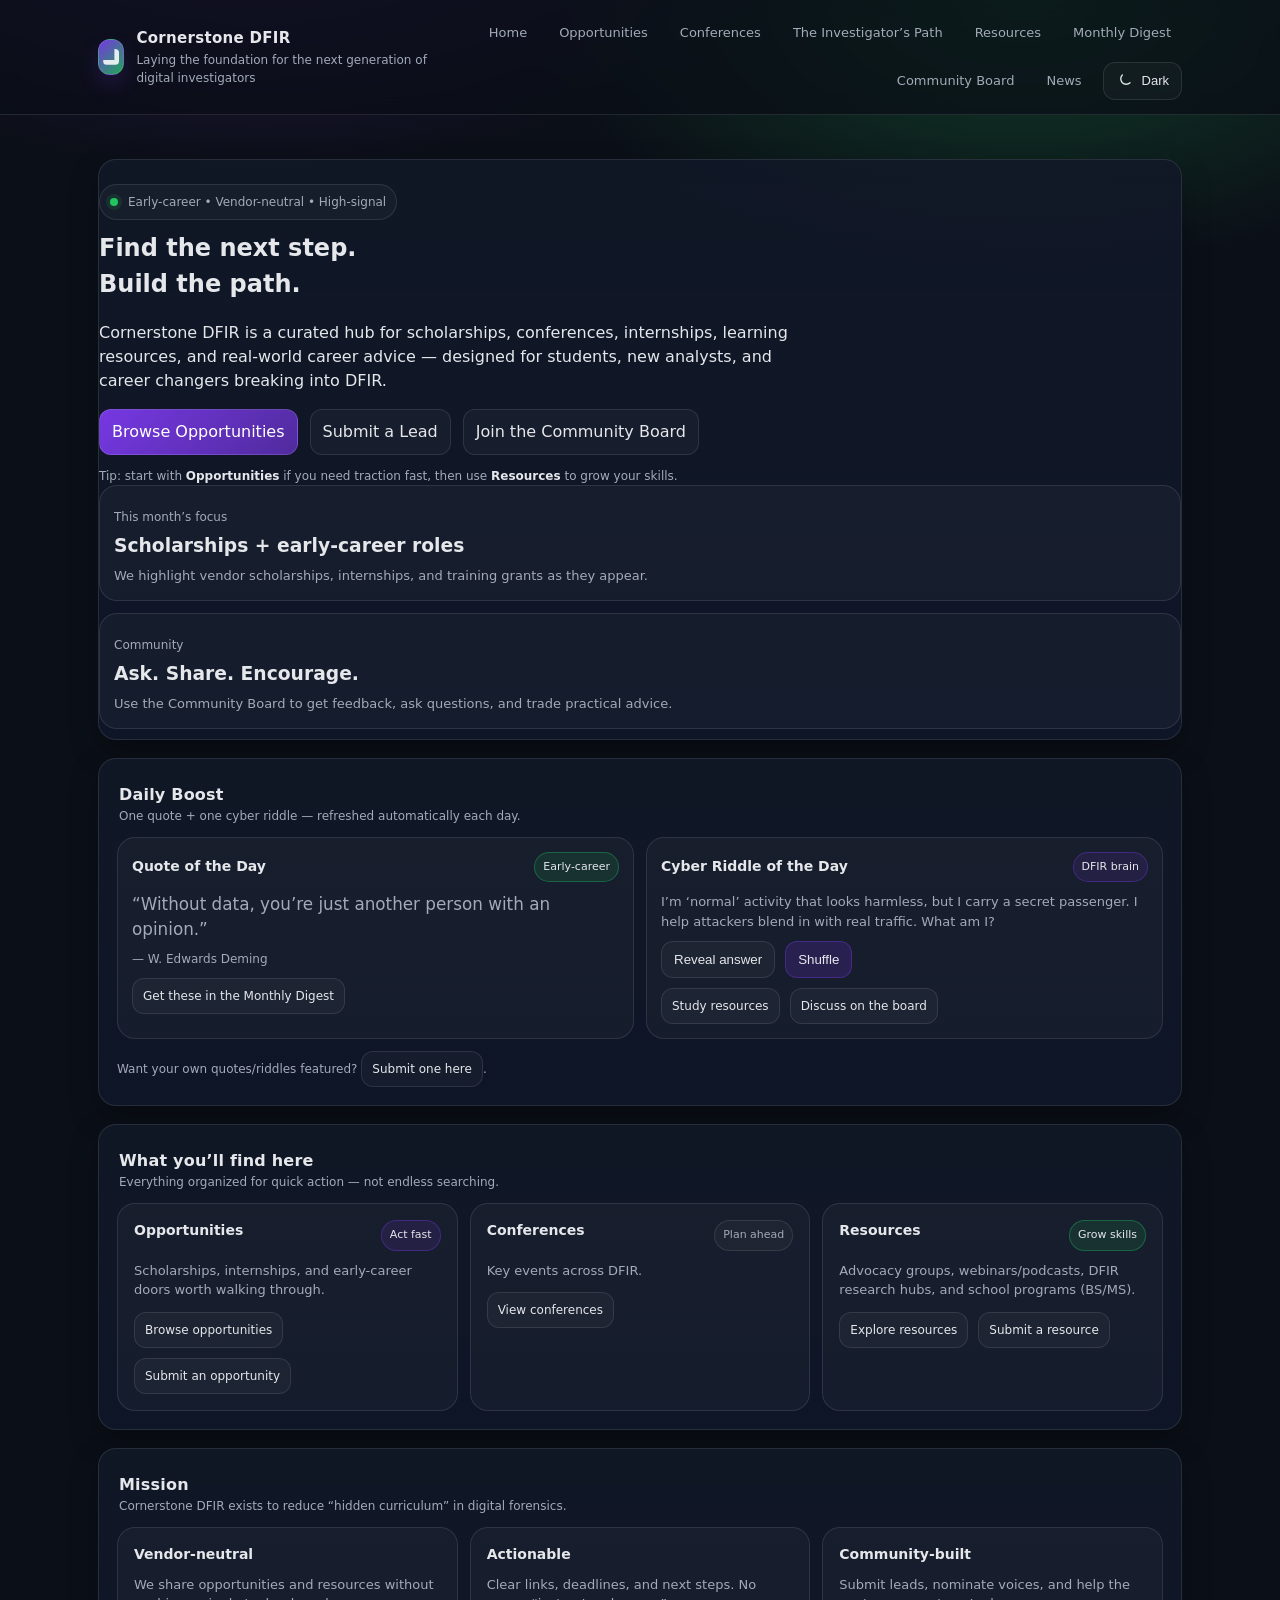
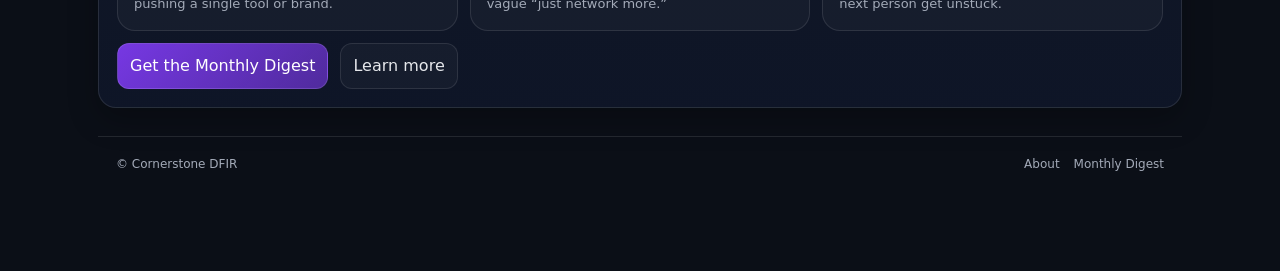
==== commit 67d9d718: "Update index.html" ====
--- a/index.html
+++ b/index.html
@@ -105,10 +105,7 @@
             <span class="tag green">Early-career</span>
           </div>
 
-          <p id="qotdText" style="margin:10px 0 8px; font-size:1.05rem; line-height:1.5;">
-            <!-- populated by JS -->
-          </p>
-
+          <p id="qotdText" style="margin:10px 0 8px; font-size:1.05rem; line-height:1.5;"></p>
           <div class="meta" id="qotdBy" style="margin:0;"></div>
 
           <div class="links" style="margin-top:10px;">
@@ -123,10 +120,7 @@
             <span class="tag purple">DFIR brain</span>
           </div>
 
-          <!-- ✅ YOU WERE MISSING THIS -->
-          <p class="meta" id="rotdPrompt" style="margin:10px 0 10px;">
-            <!-- populated by JS -->
-          </p>
+          <p class="meta" id="rotdPrompt" style="margin:10px 0 10px;"></p>
 
           <div style="display:flex; gap:10px; flex-wrap:wrap;">
             <button class="btn ghost" id="revealRiddleBtn" type="button" aria-expanded="false" aria-controls="rotdAnswerWrap">
@@ -137,7 +131,6 @@
             </button>
           </div>
 
-          <!-- ✅ FIX: Only ONE answer element (no duplicate IDs) -->
           <div id="rotdAnswerWrap" style="margin-top:10px; display:none;">
             <div class="meta" style="margin-bottom:6px;">Answer</div>
             <p id="rotdAnswerText" style="margin:0;"></p>
@@ -252,20 +245,19 @@
 
   </main>
 
-  <script src="./assets/js/app.js"></script>
+  <!-- Keep app.js for theme/nav/year. If you have old quote/riddle fetching in app.js, delete/disable it there. -->
+  <!-- Cache-buster helps iPhone/Safari stop using an older cached file -->
+  <script src="./assets/js/app.js?v=20260220"></script>
 
   <!-- Daily Quote + Riddle logic (self-contained; GitHub Pages friendly) -->
   <script>
     (function () {
-      // --- Quote Library (expand this list as much as you want) ---
-      // Format: { text: "...", by: "Name / Source" }
       const QUOTES = [
         { text: "Start where you are. Use what you have. Do what you can.", by: "Arthur Ashe" },
         { text: "Consistency beats intensity when intensity isn’t consistent.", by: "Early-career reminder" },
         { text: "If you can explain it clearly, you understand it deeply.", by: "DFIR mindset" },
         { text: "Confidence comes from evidence—collect it.", by: "Cornerstone DFIR" },
         { text: "You don’t have to know everything. You have to know how to find out.", by: "Early-career fieldcraft" },
-
         { text: "The only way to do great work is to love what you do.", by: "Steve Jobs" },
         { text: "Success is the sum of small efforts repeated day in and day out.", by: "Robert Collier" },
         { text: "Without data, you’re just another person with an opinion.", by: "W. Edwards Deming" },
@@ -273,8 +265,6 @@
         { text: "Discipline equals freedom.", by: "Jocko Willink" }
       ];
 
-      // --- Cyber Riddle Library (expand this list as much as you want) ---
-      // Format: { prompt: "...", answer: "...", explain: "..." }
       const RIDDLES = [
         {
           prompt: "I’m not a password, but I can unlock your account. I’m stolen quietly, often reused, and I travel in pairs. What am I?",
@@ -315,9 +305,7 @@
 
       function hashString(str) {
         let h = 0;
-        for (let i = 0; i < str.length; i++) {
-          h = (h * 31 + str.charCodeAt(i)) >>> 0;
-        }
+        for (let i = 0; i < str.length; i++) h = (h * 31 + str.charCodeAt(i)) >>> 0;
         return h;
       }
 
@@ -332,31 +320,33 @@
         if (el) el.textContent = value;
       }
 
-      // Quote of the Day
-      if (QUOTES.length) {
+      // Quote
+      if (Array.isArray(QUOTES) && QUOTES.length) {
         const dailyQuote = pickDaily(QUOTES, "quote");
         setText("qotdText", "“" + dailyQuote.item.text + "”");
         setText("qotdBy", "— " + dailyQuote.item.by);
       }
 
-      // Riddle of the Day
-      let dailyRiddle = pickDaily(RIDDLES, "riddle");
+      // Riddle
+      const dailyRiddle = pickDaily(RIDDLES, "riddle");
 
       function renderRiddle(r) {
-        setText("rotdPrompt", r.prompt);
-        setText("rotdAnswerText", r.answer);
+        setText("rotdPrompt", r.prompt || "");
+        setText("rotdAnswerText", r.answer || "");
         setText("rotdExplain", r.explain || "");
 
         const wrap = document.getElementById("rotdAnswerWrap");
         const btn = document.getElementById("revealRiddleBtn");
         if (wrap) wrap.style.display = "none";
-        if (btn) btn.setAttribute("aria-expanded", "false");
-        if (btn) btn.textContent = "Reveal answer";
-      }
-
-      if (RIDDLES.length) renderRiddle(dailyRiddle.item);
-
-      // Reveal handler
+        if (btn) {
+          btn.setAttribute("aria-expanded", "false");
+          btn.textContent = "Reveal answer";
+        }
+      }
+
+      if (Array.isArray(RIDDLES) && RIDDLES.length) renderRiddle(dailyRiddle.item);
+
+      // Reveal toggle
       const revealBtn = document.getElementById("revealRiddleBtn");
       const answerWrap = document.getElementById("rotdAnswerWrap");
       if (revealBtn && answerWrap) {
@@ -368,19 +358,17 @@
         });
       }
 
-      // Shuffle handler
+      // Shuffle (does not affect daily)
       const shuffleBtn = document.getElementById("newRiddleBtn");
       if (shuffleBtn) {
         shuffleBtn.addEventListener("click", () => {
           if (!RIDDLES.length) return;
           let nextIdx = Math.floor(Math.random() * RIDDLES.length);
-          if (RIDDLES.length > 1 && nextIdx === dailyRiddle.idx) {
-            nextIdx = (nextIdx + 1) % RIDDLES.length;
-          }
+          if (RIDDLES.length > 1 && nextIdx === dailyRiddle.idx) nextIdx = (nextIdx + 1) % RIDDLES.length;
           renderRiddle(RIDDLES[nextIdx]);
         });
       }
     })();
   </script>
 </body>
-</html>
+</html>
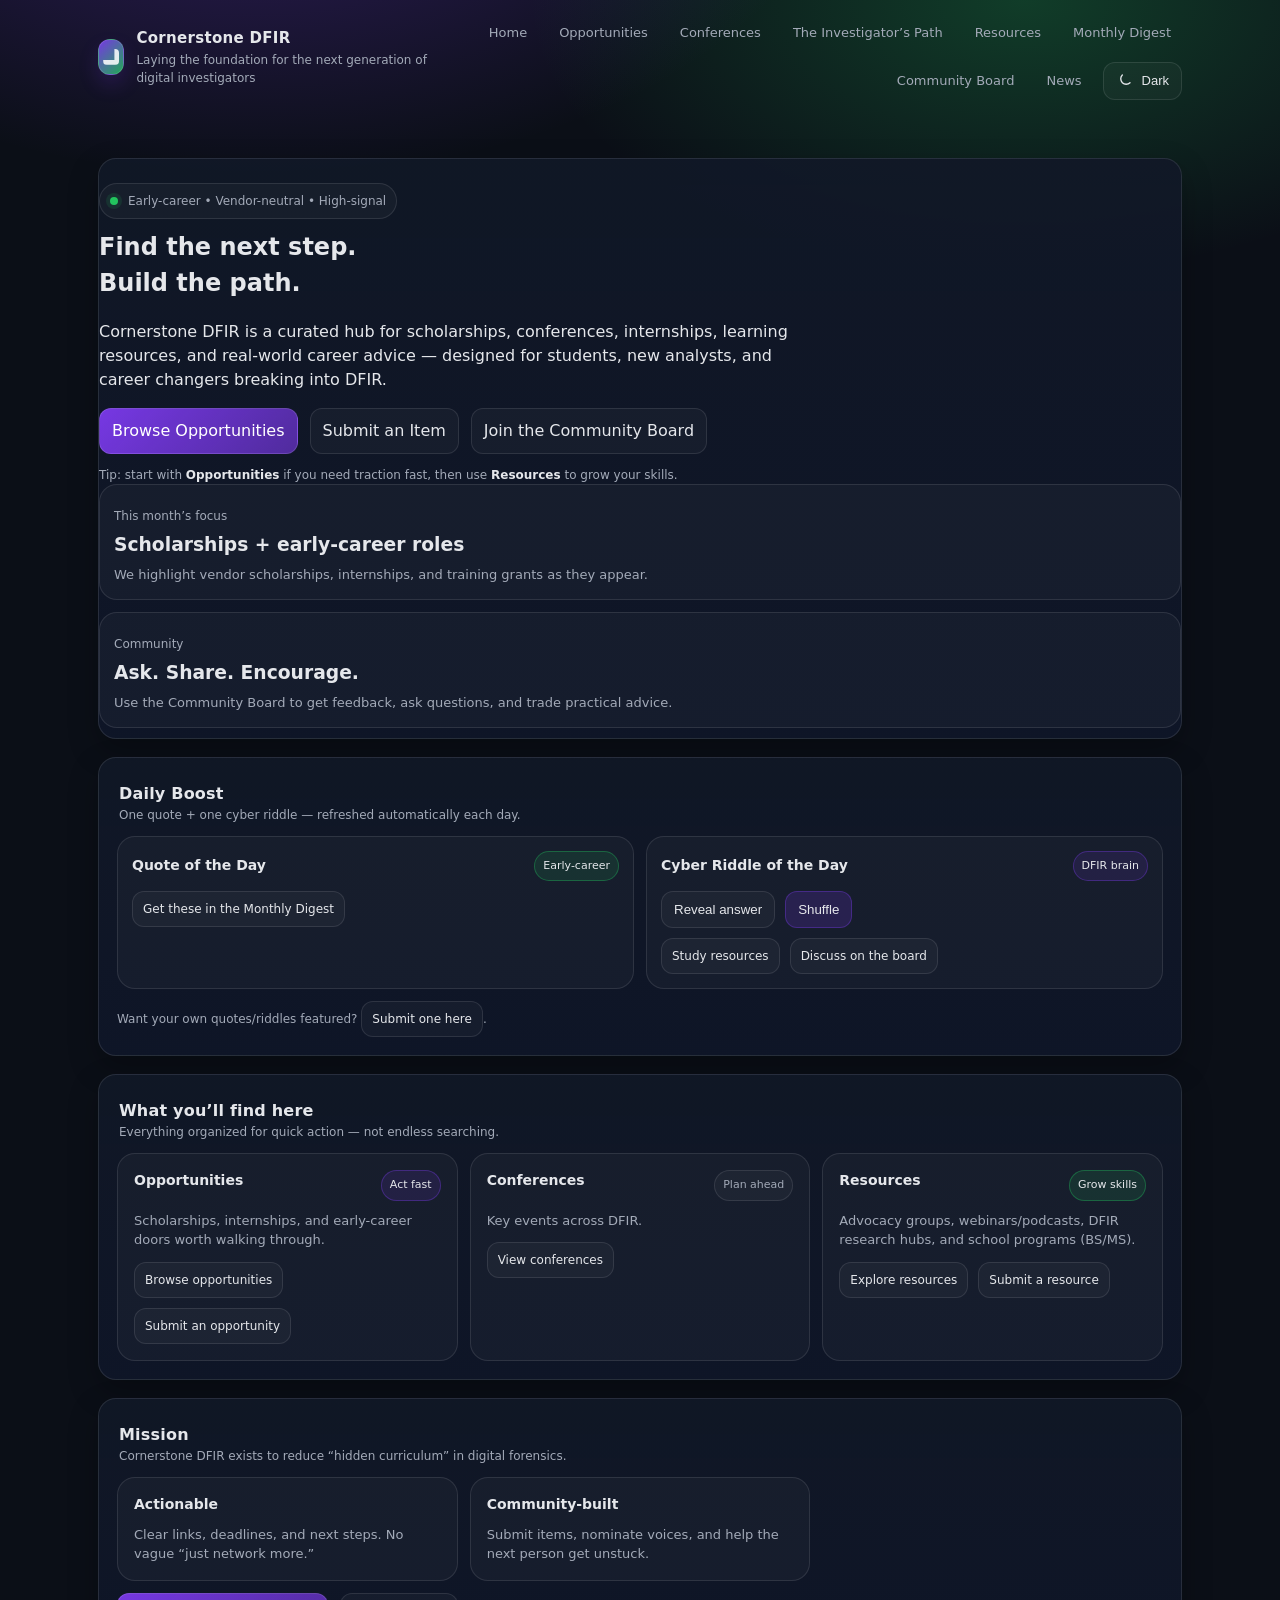
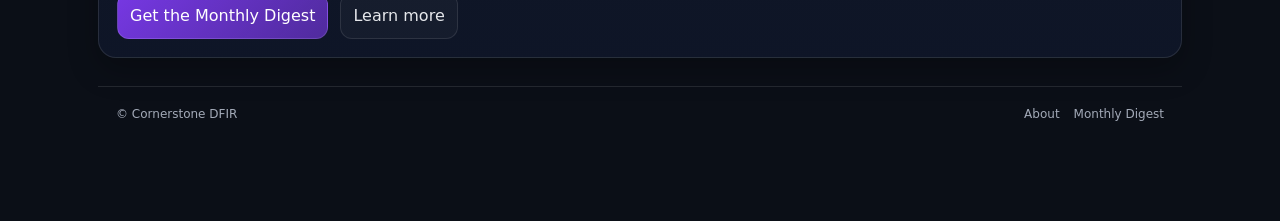
==== commit 228bfe39: "Modify links and update text in index.html Updated links and text in index.html for clarity and func" ====
--- a/index.html
+++ b/index.html
@@ -59,7 +59,7 @@
 
         <div class="hero-actions" style="margin-top:14px; display:flex; gap:12px; flex-wrap:wrap;">
           <a class="btn primary" href="opportunities.html">Browse Opportunities</a>
-          <a class="btn ghost" href="submit.html">Submit a Lead</a>
+          <a class="btn ghost" href="submit_item.html">Submit an Item</a>
           <a class="btn ghost" href="board.html">Join the Community Board</a>
         </div>
 
@@ -216,16 +216,12 @@
 
       <div class="grid3" style="margin-top:12px;">
         <div class="item">
-          <h4>Vendor-neutral</h4>
-          <p class="meta">We share opportunities and resources without pushing a single tool or brand.</p>
-        </div>
-        <div class="item">
           <h4>Actionable</h4>
           <p class="meta">Clear links, deadlines, and next steps. No vague “just network more.”</p>
         </div>
         <div class="item">
           <h4>Community-built</h4>
-          <p class="meta">Submit leads, nominate voices, and help the next person get unstuck.</p>
+          <p class="meta">Submit items, nominate voices, and help the next person get unstuck.</p>
         </div>
       </div>
 
@@ -262,7 +258,40 @@
         { text: "Success is the sum of small efforts repeated day in and day out.", by: "Robert Collier" },
         { text: "Without data, you’re just another person with an opinion.", by: "W. Edwards Deming" },
         { text: "Be so good they can’t ignore you.", by: "Steve Martin" },
-        { text: "Discipline equals freedom.", by: "Jocko Willink" }
+        { text: "Discipline equals freedom.", by: "Jocko Willink" },
+        { text: "Start where you are. Use what you have. Do what you can.", by: "Arthur Ashe" },
+        { text: "The only way to do great work is to love what you do.", by: "Steve Jobs" },
+        { text: "Discipline is choosing between what you want now and what you want most.", by: "Abraham Lincoln (attributed)" },
+        { text: "Success is the sum of small efforts repeated day in and day out.", by: "Robert Collier" },
+        { text: "Excellence is never an accident.", by: "Aristotle (attributed)" },
+        { text: "If you can’t explain it simply, you don’t understand it well enough.", by: "Albert Einstein (attributed)" },
+        { text: "Quality is not an act, it is a habit.", by: "Aristotle (attributed)" },
+        { text: "Details matter. It’s worth waiting to get it right.", by: "Steve Jobs" },
+        { text: "Confidence comes from preparation.", by: "John Wooden" },
+        { text: "Opportunities don’t happen. You create them.", by: "Chris Grosser" },
+        { text: "The expert in anything was once a beginner.", by: "Helen Hayes" },
+        { text: "The more you practice, the luckier you get.", by: "Gary Player" },
+        { text: "Small disciplines repeated with consistency lead to great achievements.", by: "John C. Maxwell" },
+        { text: "Patience is not passive; it is concentrated strength.", by: "Bruce Lee" },
+        { text: "Well done is better than well said.", by: "Benjamin Franklin" },
+        { text: "The future depends on what you do today.", by: "Mahatma Gandhi (attributed)" },
+        { text: "Simplicity is the ultimate sophistication.", by: "Leonardo da Vinci (attributed)" },
+        { text: "Without data, you’re just another person with an opinion.", by: "W. Edwards Deming" },
+        { text: "Stay hungry. Stay foolish.", by: "Steve Jobs" },
+        { text: "The difference between ordinary and extraordinary is that little extra.", by: "Jimmy Johnson" },
+        { text: "You miss 100% of the shots you don’t take.", by: "Wayne Gretzky" },
+        { text: "Discipline equals freedom.", by: "Jocko Willink" },
+        { text: "The best preparation for tomorrow is doing your best today.", by: "H. Jackson Brown Jr." },
+        { text: "Hard work beats talent when talent doesn’t work hard.", by: "Tim Notke" },
+        { text: "Be so good they can’t ignore you.", by: "Steve Martin" },
+        { text: "A goal without a plan is just a wish.", by: "Antoine de Saint-Exupéry (attributed)" },
+        { text: "Learning never exhausts the mind.", by: "Leonardo da Vinci (attributed)" },
+        { text: "Great things are done by a series of small things brought together.", by: "Vincent van Gogh (attributed)" },
+        { text: "Action cures fear.", by: "David J. Schwartz" },
+        { text: "Don’t let what you cannot do interfere with what you can do.", by: "John Wooden" },
+        { text: "The man who moves a mountain begins by carrying away small stones.", by: "Confucius (attributed)" }
+];
+        
       ];
 
       const RIDDLES = [
@@ -295,7 +324,193 @@
           prompt: "I’m tiny, but I prove integrity. Change one bit and I change entirely. What am I?",
           answer: "A hash value.",
           explain: "Hashes verify data integrity; any change alters the hash."
+        },
+        {
+          prompt: "I’m tiny, I look random, and one changed bit makes me entirely different. What am I?",
+          answer: "A hash value.",
+          explain: "Hashes are used to verify integrity; any change to data produces a different hash."
+        },
+        {
+          prompt: "I live in RAM and disappear when power fades. Catch me quickly or I’m gone. What am I?",
+          answer: "Volatile memory data.",
+          explain: "RAM contents are lost on power-off, which is why live acquisition matters."
+        },
+        {
+          prompt: "I’m asked before a phone trusts a computer. One tap can open the door. What am I?",
+          answer: "A device trust prompt.",
+          explain: "Trust prompts control whether a computer can access data/services on the device."
+        },
+        {
+          prompt: "I’m not a password, but I can keep you logged in. I’m often stolen and replayed. What am I?",
+          answer: "A session token (or session cookie).",
+          explain: "Hijacked session tokens can allow access without knowing the password."
+        },
+        {
+          prompt: "I capture every packet but never speak a word. What am I?",
+          answer: "A packet capture (PCAP) / network sniffer.",
+          explain: "PCAPs store network traffic for analysis."
+        },
+        {
+          prompt: "I’m not malware, but attackers love me because I’m already installed. What am I?",
+          answer: "A LOLBin (living-off-the-land binary).",
+          explain: "Attackers abuse legitimate built-in tools to blend in and evade detection."
+        },
+        {
+          prompt: "I’m a map of what happened, built from many clues, and I’m strongest when time is consistent. What am I?",
+          answer: "A forensic timeline.",
+          explain: "Timelines correlate events across logs, artifacts, and timestamps."
+        },
+        {
+          prompt: "I can be forged, I can be missing, but when present I often tells the truth about ‘when.’ What am I?",
+          answer: "Timestamps/metadata.",
+          explain: "Timestamps can be altered, but they’re still core artifacts for reconstruction."
+        },
+        {
+          prompt: "I look like free space, but I remember what was deleted. What am I?",
+          answer: "Unallocated space.",
+          explain: "Deleted files may remain recoverable until overwritten."
+        },
+        {
+          prompt: "I’m a file that isn’t a file, and I’m full of messages about what a system did. What am I?",
+          answer: "A log (event log).",
+          explain: "Logs record system/application actions and can be crucial evidence."
+        },
+        {
+          prompt: "I’m not a door, but leaving me open invites visitors. What am I?",
+          answer: "An open network port.",
+          explain: "Open ports expose services that may be attacked or misconfigured."
+        },
+        {
+          prompt: "I’m invisible in your folder view, but I track where you’ve been online. What am I?",
+          answer: "Browser artifacts (history/cache/cookies).",
+          explain: "Artifacts can persist beyond what users notice in the UI."
+        },
+        {
+          prompt: "I’m created to protect secrets, but if I’m weak, I invite guesses. What am I?",
+          answer: "A password (or weak password).",
+          explain: "Weak passwords are susceptible to guessing, spraying, and cracking."
+        },
+        {
+          prompt: "I’m always ‘salted’ when done right, and I’m compared—not decrypted—during login. What am I?",
+          answer: "A stored password hash.",
+          explain: "Systems store hashes; authentication compares hashes rather than decrypting."
+        },
+        {
+          prompt: "I hide inside pictures and documents, quietly recording the ‘how’ and ‘where.’ What am I?",
+          answer: "Embedded metadata (e.g., EXIF).",
+          explain: "Files can contain metadata like timestamps, device models, and sometimes location."
+        },
+        {
+          prompt: "I’m a perfect copy made to protect the original. I’m verified with math. What am I?",
+          answer: "A forensic image.",
+          explain: "Forensic images preserve evidence, validated by hash values."
+        },
+        {
+          prompt: "I’m not a witness, but I testify clearly when written well. What am I?",
+          answer: "A forensic report.",
+          explain: "Reports communicate methods, findings, and conclusions defensibly."
+        },
+        {
+          prompt: "I’m a list that helps computers find a name, but attackers poison me to misdirect you. What am I?",
+          answer: "DNS (Domain Name System).",
+          explain: "DNS poisoning/abuse can route users to malicious destinations."
+        },
+        {
+          prompt: "I live between your computer and the internet. If I’m compromised, everything you see can be altered. What am I?",
+          answer: "A router (or gateway).",
+          explain: "Gateways control traffic; compromise can enable interception or redirection."
+        },
+        {
+          prompt: "I’m not encryption, but I keep prying eyes away by proving who you are. What am I?",
+          answer: "Authentication (credentials/MFA).",
+          explain: "Authentication verifies identity; encryption protects data confidentiality."
+        },
+        {
+          prompt: "I’m a second key that makes stolen passwords less useful. What am I?",
+          answer: "Multi-factor authentication (MFA).",
+          explain: "MFA adds an extra requirement beyond a password."
+        },
+        {
+          prompt: "I’m a file that runs without being installed, and I’m often ‘dropped’ and gone. What am I?",
+          answer: "A portable executable / dropped payload.",
+          explain: "Attackers may execute payloads without traditional installs."
+        },
+        {
+          prompt: "I’m malware that prefers memory and leaves fewer footprints on disk. What am I?",
+          answer: "Fileless malware.",
+          explain: "Fileless techniques run in memory and use built-in tools to reduce artifacts."
+        },
+        {
+          prompt: "I’m the lock on a website, but if I’m faked, users trust the wrong place. What am I?",
+          answer: "A TLS/SSL certificate (or HTTPS trust).",
+          explain: "Certificate abuse or mis-issuance can enable impersonation attacks."
+        },
+        {
+          prompt: "I’m a message that says ‘trust me,’ but you should still verify. What am I?",
+          answer: "A security alert / certificate warning.",
+          explain: "Warnings signal broken trust chains or risky content."
+        },
+        {
+          prompt: "I’m a trail of breadcrumbs left by programs, and analysts follow me to answers. What am I?",
+          answer: "Artifacts (system/application artifacts).",
+          explain: "Artifacts include logs, caches, registries, databases, and more."
+        },
+        {
+          prompt: "I’m a Windows place where settings live and evidence hides. What am I?",
+          answer: "The Windows Registry.",
+          explain: "The Registry stores configuration and can contain usage and persistence clues."
+        },
+        {
+          prompt: "I’m not a calendar, but I record events in order when configured correctly. What am I?",
+          answer: "Event logs.",
+          explain: "Logs provide chronological records of system/application activity."
+        },
+        {
+          prompt: "I’m a list of who talked to who, when, and how long—but not what they said. What am I?",
+          answer: "Network metadata / flow logs (e.g., NetFlow).",
+          explain: "Flow logs summarize connections without full payload data."
+        },
+        {
+          prompt: "I’m the ‘story’ of a file: where it came from, when it was touched, and by whom. What am I?",
+          answer: "File metadata.",
+          explain: "Metadata can include create/modify/access times and origin indicators."
+        },
+        {
+          prompt: "I’m a shortcut that reveals more than my target—sometimes even where it lived. What am I?",
+          answer: "A shortcut artifact (e.g., Windows LNK).",
+          explain: "Shortcuts can store paths, timestamps, and volume identifiers."
+        },
+        {
+          prompt: "I’m a Windows file that records what programs ran. Analysts love me. What am I?",
+          answer: "Prefetch (Windows Prefetch files).",
+          explain: "Prefetch can show program execution details (where available/configured)."
+        },
+        {
+          prompt: "I’m the place where ‘deleted’ things still exist until overwritten. What am I?",
+          answer: "Slack space / unallocated space.",
+          explain: "Data remnants may persist in free space and be recoverable."
+        },
+        {
+          prompt: "I’m a fingerprint for software versions. Patch me, or get popped. What am I?",
+          answer: "A vulnerability / unpatched software.",
+          explain: "Known vulnerabilities are commonly exploited when patches lag."
+        },
+        {
+          prompt: "I’m a test that proves integrity, but only if you record me at the right time. What am I?",
+          answer: "A verification hash (recorded at acquisition).",
+          explain: "Hashes must be computed/recorded properly to prove evidence integrity."
+        },
+        {
+          prompt: "I’m a guardrail for websites, but if I’m missing, scripts can run wild. What am I?",
+          answer: "Content Security Policy (CSP).",
+          explain: "CSP helps reduce XSS by controlling what scripts/resources can load."
+        },
+        {
+          prompt: "I’m a lock that stops downgrades, but many forget to enable me. What am I?",
+          answer: "HSTS (HTTP Strict Transport Security).",
+          explain: "HSTS forces HTTPS and reduces downgrade/SSL-stripping risk."
         }
+];
       ];
 
       function dayKeyLocal() {
@@ -371,4 +586,4 @@
     })();
   </script>
 </body>
-</html>+</html>
--- a/assets/css/styles.css
+++ b/assets/css/styles.css
@@ -64,12 +64,10 @@
 a{color:inherit; text-decoration:none}
 .wrap{max-width:var(--max); margin:0 auto; padding:22px 18px 80px}
 
-.topbar{
-  position:sticky; top:0; z-index:20;
-  backdrop-filter: blur(10px);
-  background: var(--topbar-bg);
-  border-bottom: 1px solid var(--line);
-}
+.topbar {
+  position: relative;
+}
+
 .topbar-inner{
   max-width:var(--max); margin:0 auto; padding:14px 18px;
   display:flex; align-items:center; justify-content:space-between; gap:14px;
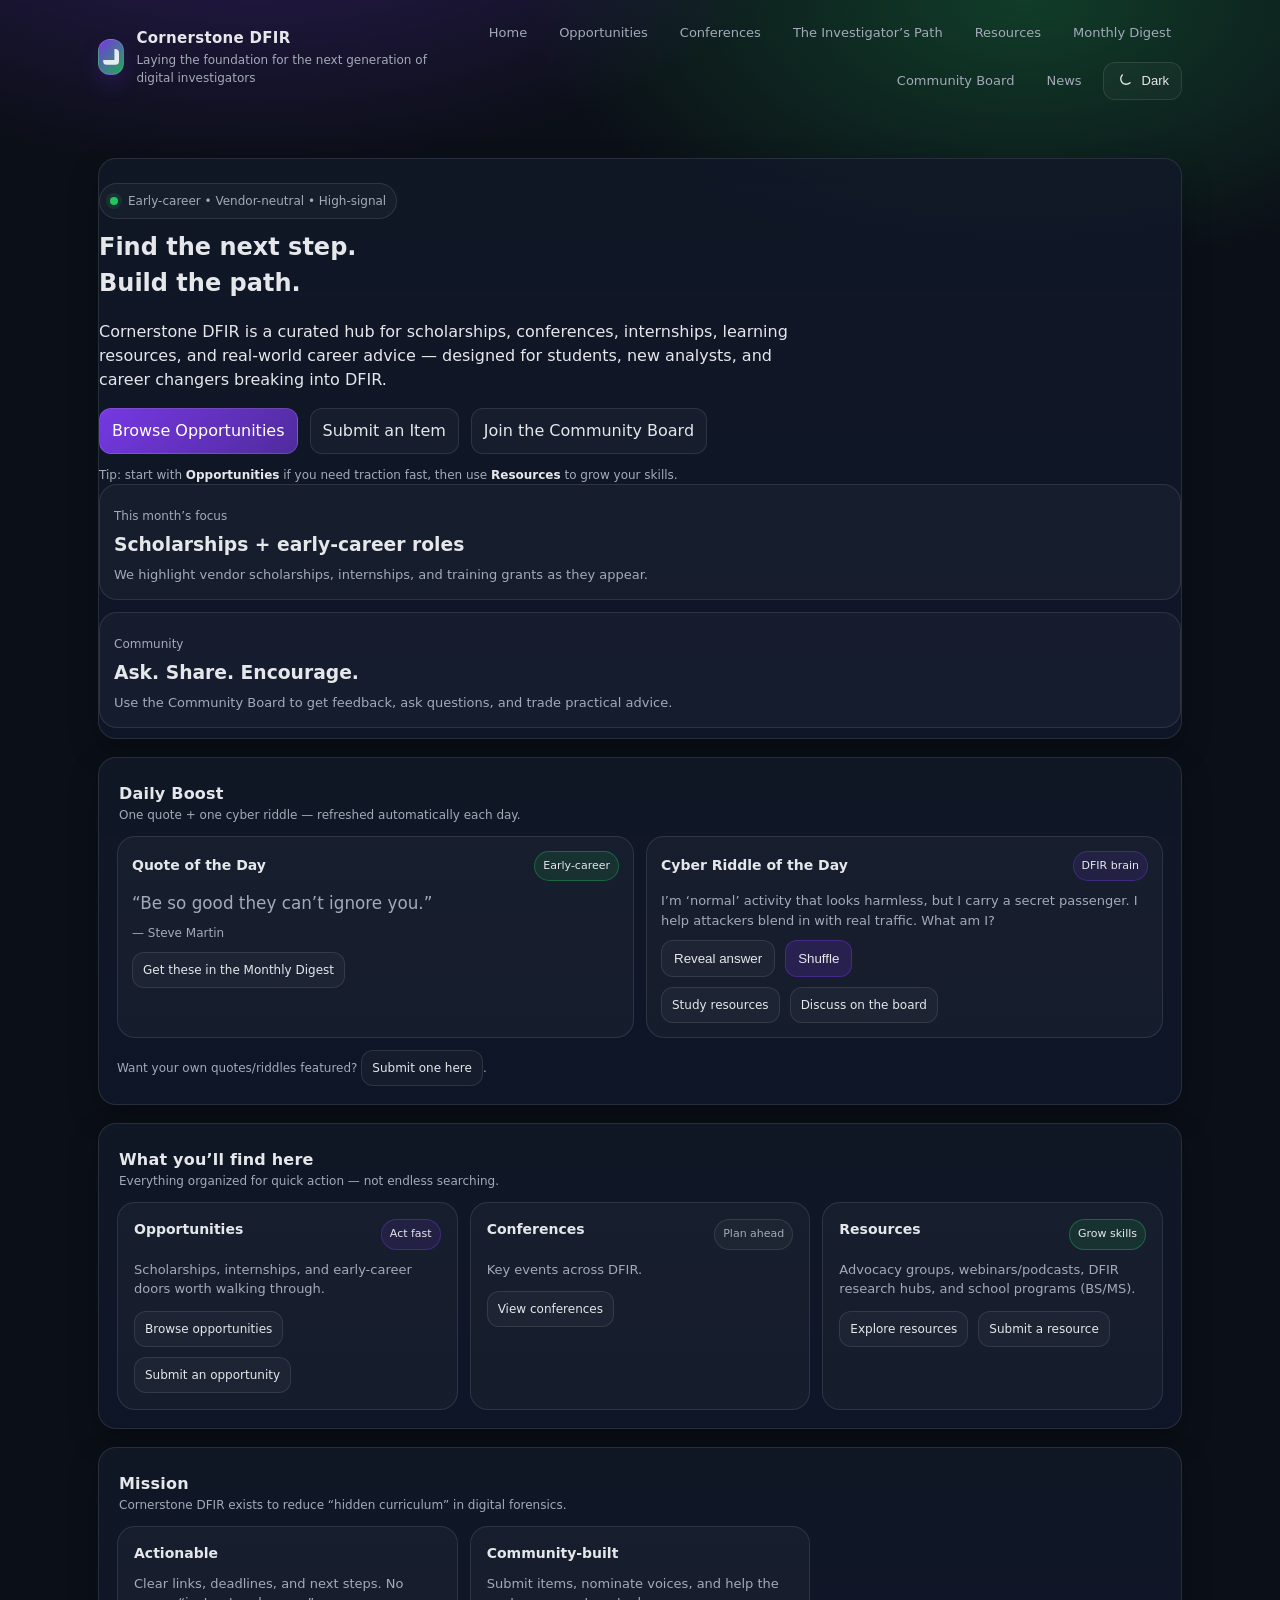
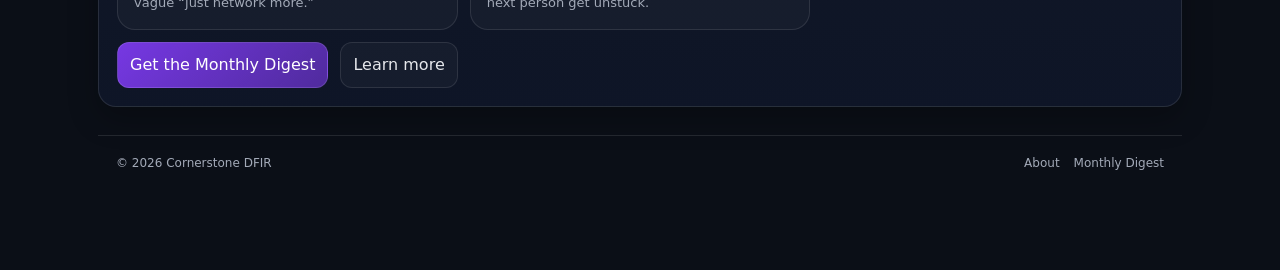
==== commit e4907661: "Refactor quotes and riddles in index.html Refactor quotes and riddles section in index.html, removin" ====
--- a/index.html
+++ b/index.html
@@ -149,7 +149,6 @@
       </div>
 
       <style>
-        /* Small responsive tweak without touching your CSS file */
         @media (max-width: 860px) {
           section.card > div[style*="grid-template-columns: repeat(2"] {
             grid-template-columns: 1fr !important;
@@ -241,57 +240,34 @@
 
   </main>
 
-  <!-- Keep app.js for theme/nav/year. If you have old quote/riddle fetching in app.js, delete/disable it there. -->
-  <!-- Cache-buster helps iPhone/Safari stop using an older cached file -->
+  <!-- Keep app.js for theme/nav/year if you want -->
   <script src="./assets/js/app.js?v=20260220"></script>
 
-  <!-- Daily Quote + Riddle logic (self-contained; GitHub Pages friendly) -->
+  <!-- Daily Quote + Riddle logic (NO SERVER; GitHub Pages friendly) -->
   <script>
     (function () {
+      // Quotes (removed any "Cornerstone DFIR" attribution per your request)
       const QUOTES = [
         { text: "Start where you are. Use what you have. Do what you can.", by: "Arthur Ashe" },
         { text: "Consistency beats intensity when intensity isn’t consistent.", by: "Early-career reminder" },
         { text: "If you can explain it clearly, you understand it deeply.", by: "DFIR mindset" },
-        { text: "Confidence comes from evidence—collect it.", by: "Cornerstone DFIR" },
         { text: "You don’t have to know everything. You have to know how to find out.", by: "Early-career fieldcraft" },
         { text: "The only way to do great work is to love what you do.", by: "Steve Jobs" },
         { text: "Success is the sum of small efforts repeated day in and day out.", by: "Robert Collier" },
         { text: "Without data, you’re just another person with an opinion.", by: "W. Edwards Deming" },
         { text: "Be so good they can’t ignore you.", by: "Steve Martin" },
         { text: "Discipline equals freedom.", by: "Jocko Willink" },
-        { text: "Start where you are. Use what you have. Do what you can.", by: "Arthur Ashe" },
-        { text: "The only way to do great work is to love what you do.", by: "Steve Jobs" },
-        { text: "Discipline is choosing between what you want now and what you want most.", by: "Abraham Lincoln (attributed)" },
-        { text: "Success is the sum of small efforts repeated day in and day out.", by: "Robert Collier" },
         { text: "Excellence is never an accident.", by: "Aristotle (attributed)" },
-        { text: "If you can’t explain it simply, you don’t understand it well enough.", by: "Albert Einstein (attributed)" },
-        { text: "Quality is not an act, it is a habit.", by: "Aristotle (attributed)" },
-        { text: "Details matter. It’s worth waiting to get it right.", by: "Steve Jobs" },
         { text: "Confidence comes from preparation.", by: "John Wooden" },
         { text: "Opportunities don’t happen. You create them.", by: "Chris Grosser" },
         { text: "The expert in anything was once a beginner.", by: "Helen Hayes" },
-        { text: "The more you practice, the luckier you get.", by: "Gary Player" },
         { text: "Small disciplines repeated with consistency lead to great achievements.", by: "John C. Maxwell" },
         { text: "Patience is not passive; it is concentrated strength.", by: "Bruce Lee" },
         { text: "Well done is better than well said.", by: "Benjamin Franklin" },
-        { text: "The future depends on what you do today.", by: "Mahatma Gandhi (attributed)" },
         { text: "Simplicity is the ultimate sophistication.", by: "Leonardo da Vinci (attributed)" },
-        { text: "Without data, you’re just another person with an opinion.", by: "W. Edwards Deming" },
-        { text: "Stay hungry. Stay foolish.", by: "Steve Jobs" },
-        { text: "The difference between ordinary and extraordinary is that little extra.", by: "Jimmy Johnson" },
         { text: "You miss 100% of the shots you don’t take.", by: "Wayne Gretzky" },
-        { text: "Discipline equals freedom.", by: "Jocko Willink" },
-        { text: "The best preparation for tomorrow is doing your best today.", by: "H. Jackson Brown Jr." },
         { text: "Hard work beats talent when talent doesn’t work hard.", by: "Tim Notke" },
-        { text: "Be so good they can’t ignore you.", by: "Steve Martin" },
-        { text: "A goal without a plan is just a wish.", by: "Antoine de Saint-Exupéry (attributed)" },
-        { text: "Learning never exhausts the mind.", by: "Leonardo da Vinci (attributed)" },
-        { text: "Great things are done by a series of small things brought together.", by: "Vincent van Gogh (attributed)" },
-        { text: "Action cures fear.", by: "David J. Schwartz" },
-        { text: "Don’t let what you cannot do interfere with what you can do.", by: "John Wooden" },
         { text: "The man who moves a mountain begins by carrying away small stones.", by: "Confucius (attributed)" }
-];
-        
       ];
 
       const RIDDLES = [
@@ -308,12 +284,12 @@
         {
           prompt: "You can’t see me in the file list, but I remember where you went, when you opened things, and sometimes what you searched. What am I?",
           answer: "Artifacts/metadata (e.g., logs, registry, browser history).",
-          explain: "DFIR often relies on system and application artifacts that persist beyond what users see in folders."
+          explain: "DFIR relies on artifacts that persist beyond what users see in folders."
         },
         {
           prompt: "I’m ‘normal’ activity that looks harmless, but I carry a secret passenger. I help attackers blend in with real traffic. What am I?",
-          answer: "A living-off-the-land technique (LOLBin/legit tooling).",
-          explain: "Attackers often use legitimate tools/protocols to avoid detection and look like standard activity."
+          answer: "Living-off-the-land technique (LOLBin / legit tooling).",
+          explain: "Attackers use legitimate tools and protocols to blend in and reduce obvious signals."
         },
         {
           prompt: "I live in RAM and disappear when power fades. Catch me quickly or I’m gone forever. What am I?",
@@ -324,194 +300,13 @@
           prompt: "I’m tiny, but I prove integrity. Change one bit and I change entirely. What am I?",
           answer: "A hash value.",
           explain: "Hashes verify data integrity; any change alters the hash."
-        },
-        {
-          prompt: "I’m tiny, I look random, and one changed bit makes me entirely different. What am I?",
-          answer: "A hash value.",
-          explain: "Hashes are used to verify integrity; any change to data produces a different hash."
-        },
-        {
-          prompt: "I live in RAM and disappear when power fades. Catch me quickly or I’m gone. What am I?",
-          answer: "Volatile memory data.",
-          explain: "RAM contents are lost on power-off, which is why live acquisition matters."
-        },
-        {
-          prompt: "I’m asked before a phone trusts a computer. One tap can open the door. What am I?",
-          answer: "A device trust prompt.",
-          explain: "Trust prompts control whether a computer can access data/services on the device."
-        },
-        {
-          prompt: "I’m not a password, but I can keep you logged in. I’m often stolen and replayed. What am I?",
-          answer: "A session token (or session cookie).",
-          explain: "Hijacked session tokens can allow access without knowing the password."
-        },
-        {
-          prompt: "I capture every packet but never speak a word. What am I?",
-          answer: "A packet capture (PCAP) / network sniffer.",
-          explain: "PCAPs store network traffic for analysis."
-        },
-        {
-          prompt: "I’m not malware, but attackers love me because I’m already installed. What am I?",
-          answer: "A LOLBin (living-off-the-land binary).",
-          explain: "Attackers abuse legitimate built-in tools to blend in and evade detection."
-        },
-        {
-          prompt: "I’m a map of what happened, built from many clues, and I’m strongest when time is consistent. What am I?",
-          answer: "A forensic timeline.",
-          explain: "Timelines correlate events across logs, artifacts, and timestamps."
-        },
-        {
-          prompt: "I can be forged, I can be missing, but when present I often tells the truth about ‘when.’ What am I?",
-          answer: "Timestamps/metadata.",
-          explain: "Timestamps can be altered, but they’re still core artifacts for reconstruction."
-        },
-        {
-          prompt: "I look like free space, but I remember what was deleted. What am I?",
-          answer: "Unallocated space.",
-          explain: "Deleted files may remain recoverable until overwritten."
-        },
-        {
-          prompt: "I’m a file that isn’t a file, and I’m full of messages about what a system did. What am I?",
-          answer: "A log (event log).",
-          explain: "Logs record system/application actions and can be crucial evidence."
-        },
-        {
-          prompt: "I’m not a door, but leaving me open invites visitors. What am I?",
-          answer: "An open network port.",
-          explain: "Open ports expose services that may be attacked or misconfigured."
-        },
-        {
-          prompt: "I’m invisible in your folder view, but I track where you’ve been online. What am I?",
-          answer: "Browser artifacts (history/cache/cookies).",
-          explain: "Artifacts can persist beyond what users notice in the UI."
-        },
-        {
-          prompt: "I’m created to protect secrets, but if I’m weak, I invite guesses. What am I?",
-          answer: "A password (or weak password).",
-          explain: "Weak passwords are susceptible to guessing, spraying, and cracking."
-        },
-        {
-          prompt: "I’m always ‘salted’ when done right, and I’m compared—not decrypted—during login. What am I?",
-          answer: "A stored password hash.",
-          explain: "Systems store hashes; authentication compares hashes rather than decrypting."
-        },
-        {
-          prompt: "I hide inside pictures and documents, quietly recording the ‘how’ and ‘where.’ What am I?",
-          answer: "Embedded metadata (e.g., EXIF).",
-          explain: "Files can contain metadata like timestamps, device models, and sometimes location."
-        },
-        {
-          prompt: "I’m a perfect copy made to protect the original. I’m verified with math. What am I?",
-          answer: "A forensic image.",
-          explain: "Forensic images preserve evidence, validated by hash values."
-        },
-        {
-          prompt: "I’m not a witness, but I testify clearly when written well. What am I?",
-          answer: "A forensic report.",
-          explain: "Reports communicate methods, findings, and conclusions defensibly."
-        },
-        {
-          prompt: "I’m a list that helps computers find a name, but attackers poison me to misdirect you. What am I?",
-          answer: "DNS (Domain Name System).",
-          explain: "DNS poisoning/abuse can route users to malicious destinations."
-        },
-        {
-          prompt: "I live between your computer and the internet. If I’m compromised, everything you see can be altered. What am I?",
-          answer: "A router (or gateway).",
-          explain: "Gateways control traffic; compromise can enable interception or redirection."
-        },
-        {
-          prompt: "I’m not encryption, but I keep prying eyes away by proving who you are. What am I?",
-          answer: "Authentication (credentials/MFA).",
-          explain: "Authentication verifies identity; encryption protects data confidentiality."
-        },
-        {
-          prompt: "I’m a second key that makes stolen passwords less useful. What am I?",
-          answer: "Multi-factor authentication (MFA).",
-          explain: "MFA adds an extra requirement beyond a password."
-        },
-        {
-          prompt: "I’m a file that runs without being installed, and I’m often ‘dropped’ and gone. What am I?",
-          answer: "A portable executable / dropped payload.",
-          explain: "Attackers may execute payloads without traditional installs."
-        },
-        {
-          prompt: "I’m malware that prefers memory and leaves fewer footprints on disk. What am I?",
-          answer: "Fileless malware.",
-          explain: "Fileless techniques run in memory and use built-in tools to reduce artifacts."
-        },
-        {
-          prompt: "I’m the lock on a website, but if I’m faked, users trust the wrong place. What am I?",
-          answer: "A TLS/SSL certificate (or HTTPS trust).",
-          explain: "Certificate abuse or mis-issuance can enable impersonation attacks."
-        },
-        {
-          prompt: "I’m a message that says ‘trust me,’ but you should still verify. What am I?",
-          answer: "A security alert / certificate warning.",
-          explain: "Warnings signal broken trust chains or risky content."
-        },
-        {
-          prompt: "I’m a trail of breadcrumbs left by programs, and analysts follow me to answers. What am I?",
-          answer: "Artifacts (system/application artifacts).",
-          explain: "Artifacts include logs, caches, registries, databases, and more."
-        },
-        {
-          prompt: "I’m a Windows place where settings live and evidence hides. What am I?",
-          answer: "The Windows Registry.",
-          explain: "The Registry stores configuration and can contain usage and persistence clues."
-        },
-        {
-          prompt: "I’m not a calendar, but I record events in order when configured correctly. What am I?",
-          answer: "Event logs.",
-          explain: "Logs provide chronological records of system/application activity."
-        },
-        {
-          prompt: "I’m a list of who talked to who, when, and how long—but not what they said. What am I?",
-          answer: "Network metadata / flow logs (e.g., NetFlow).",
-          explain: "Flow logs summarize connections without full payload data."
-        },
-        {
-          prompt: "I’m the ‘story’ of a file: where it came from, when it was touched, and by whom. What am I?",
-          answer: "File metadata.",
-          explain: "Metadata can include create/modify/access times and origin indicators."
-        },
-        {
-          prompt: "I’m a shortcut that reveals more than my target—sometimes even where it lived. What am I?",
-          answer: "A shortcut artifact (e.g., Windows LNK).",
-          explain: "Shortcuts can store paths, timestamps, and volume identifiers."
-        },
-        {
-          prompt: "I’m a Windows file that records what programs ran. Analysts love me. What am I?",
-          answer: "Prefetch (Windows Prefetch files).",
-          explain: "Prefetch can show program execution details (where available/configured)."
-        },
-        {
-          prompt: "I’m the place where ‘deleted’ things still exist until overwritten. What am I?",
-          answer: "Slack space / unallocated space.",
-          explain: "Data remnants may persist in free space and be recoverable."
-        },
-        {
-          prompt: "I’m a fingerprint for software versions. Patch me, or get popped. What am I?",
-          answer: "A vulnerability / unpatched software.",
-          explain: "Known vulnerabilities are commonly exploited when patches lag."
-        },
-        {
-          prompt: "I’m a test that proves integrity, but only if you record me at the right time. What am I?",
-          answer: "A verification hash (recorded at acquisition).",
-          explain: "Hashes must be computed/recorded properly to prove evidence integrity."
-        },
-        {
-          prompt: "I’m a guardrail for websites, but if I’m missing, scripts can run wild. What am I?",
-          answer: "Content Security Policy (CSP).",
-          explain: "CSP helps reduce XSS by controlling what scripts/resources can load."
-        },
-        {
-          prompt: "I’m a lock that stops downgrades, but many forget to enable me. What am I?",
-          answer: "HSTS (HTTP Strict Transport Security).",
-          explain: "HSTS forces HTTPS and reduces downgrade/SSL-stripping risk."
         }
-];
       ];
+
+      function setText(id, value) {
+        const el = document.getElementById(id);
+        if (el) el.textContent = value;
+      }
 
       function dayKeyLocal() {
         const d = new Date();
@@ -525,30 +320,28 @@
       }
 
       function pickDaily(list, salt) {
-        const key = dayKeyLocal() + "|" + salt;
-        const idx = hashString(key) % list.length;
+        const idx = hashString(dayKeyLocal() + "|" + salt) % list.length;
         return { idx, item: list[idx] };
       }
 
-      function setText(id, value) {
-        const el = document.getElementById(id);
-        if (el) el.textContent = value;
-      }
-
-      // Quote
+      // Ensure footer year works even if app.js is empty
+      const yearEl = document.getElementById("year");
+      if (yearEl) yearEl.textContent = String(new Date().getFullYear());
+
+      // Quote of the Day
       if (Array.isArray(QUOTES) && QUOTES.length) {
         const dailyQuote = pickDaily(QUOTES, "quote");
         setText("qotdText", "“" + dailyQuote.item.text + "”");
         setText("qotdBy", "— " + dailyQuote.item.by);
       }
 
-      // Riddle
-      const dailyRiddle = pickDaily(RIDDLES, "riddle");
+      // Riddle of the Day
+      const dailyRiddle = (Array.isArray(RIDDLES) && RIDDLES.length) ? pickDaily(RIDDLES, "riddle") : null;
 
       function renderRiddle(r) {
-        setText("rotdPrompt", r.prompt || "");
-        setText("rotdAnswerText", r.answer || "");
-        setText("rotdExplain", r.explain || "");
+        setText("rotdPrompt", r?.prompt || "");
+        setText("rotdAnswerText", r?.answer || "");
+        setText("rotdExplain", r?.explain || "");
 
         const wrap = document.getElementById("rotdAnswerWrap");
         const btn = document.getElementById("revealRiddleBtn");
@@ -559,7 +352,7 @@
         }
       }
 
-      if (Array.isArray(RIDDLES) && RIDDLES.length) renderRiddle(dailyRiddle.item);
+      if (dailyRiddle) renderRiddle(dailyRiddle.item);
 
       // Reveal toggle
       const revealBtn = document.getElementById("revealRiddleBtn");
@@ -577,13 +370,14 @@
       const shuffleBtn = document.getElementById("newRiddleBtn");
       if (shuffleBtn) {
         shuffleBtn.addEventListener("click", () => {
-          if (!RIDDLES.length) return;
+          if (!Array.isArray(RIDDLES) || !RIDDLES.length) return;
           let nextIdx = Math.floor(Math.random() * RIDDLES.length);
-          if (RIDDLES.length > 1 && nextIdx === dailyRiddle.idx) nextIdx = (nextIdx + 1) % RIDDLES.length;
+          if (dailyRiddle && RIDDLES.length > 1 && nextIdx === dailyRiddle.idx) nextIdx = (nextIdx + 1) % RIDDLES.length;
           renderRiddle(RIDDLES[nextIdx]);
         });
       }
     })();
   </script>
+
 </body>
 </html>
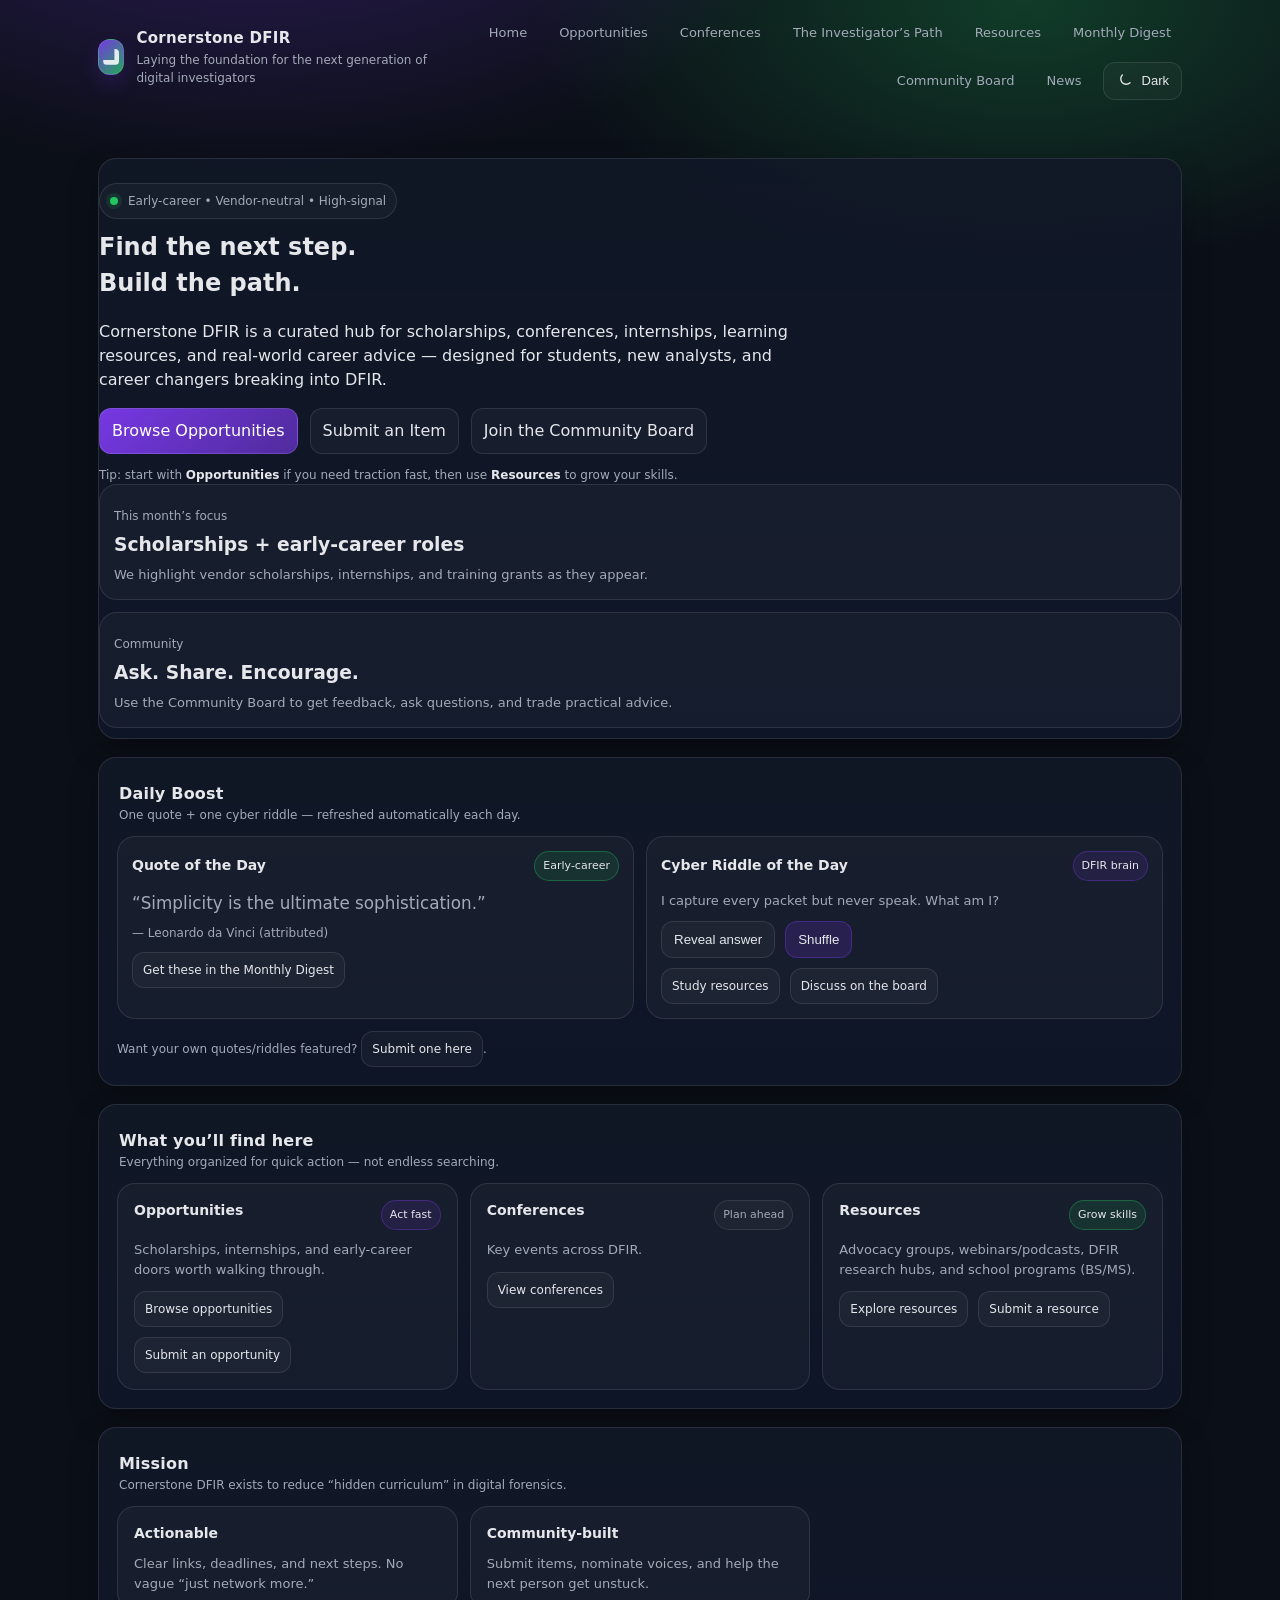
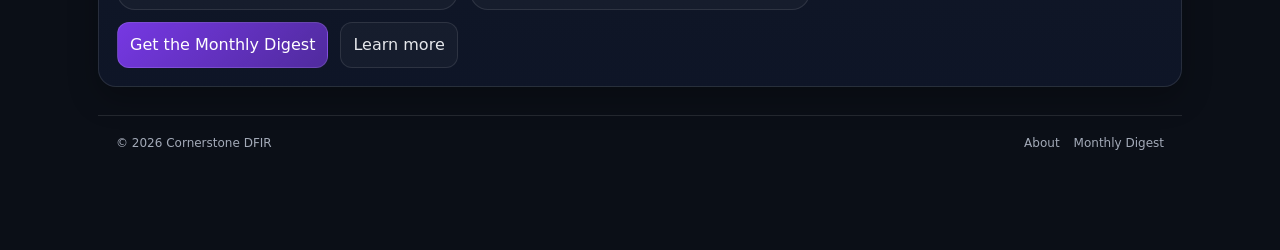
==== commit a42b8371: "Refactor daily quote and riddle logic in index.html" ====
--- a/index.html
+++ b/index.html
@@ -243,141 +243,111 @@
   <!-- Keep app.js for theme/nav/year if you want -->
   <script src="./assets/js/app.js?v=20260220"></script>
 
-  <!-- Daily Quote + Riddle logic (NO SERVER; GitHub Pages friendly) -->
-  <script>
-    (function () {
-      // Quotes (removed any "Cornerstone DFIR" attribution per your request)
-      const QUOTES = [
-        { text: "Start where you are. Use what you have. Do what you can.", by: "Arthur Ashe" },
-        { text: "Consistency beats intensity when intensity isn’t consistent.", by: "Early-career reminder" },
-        { text: "If you can explain it clearly, you understand it deeply.", by: "DFIR mindset" },
-        { text: "You don’t have to know everything. You have to know how to find out.", by: "Early-career fieldcraft" },
-        { text: "The only way to do great work is to love what you do.", by: "Steve Jobs" },
-        { text: "Success is the sum of small efforts repeated day in and day out.", by: "Robert Collier" },
-        { text: "Without data, you’re just another person with an opinion.", by: "W. Edwards Deming" },
-        { text: "Be so good they can’t ignore you.", by: "Steve Martin" },
-        { text: "Discipline equals freedom.", by: "Jocko Willink" },
-        { text: "Excellence is never an accident.", by: "Aristotle (attributed)" },
-        { text: "Confidence comes from preparation.", by: "John Wooden" },
-        { text: "Opportunities don’t happen. You create them.", by: "Chris Grosser" },
-        { text: "The expert in anything was once a beginner.", by: "Helen Hayes" },
-        { text: "Small disciplines repeated with consistency lead to great achievements.", by: "John C. Maxwell" },
-        { text: "Patience is not passive; it is concentrated strength.", by: "Bruce Lee" },
-        { text: "Well done is better than well said.", by: "Benjamin Franklin" },
-        { text: "Simplicity is the ultimate sophistication.", by: "Leonardo da Vinci (attributed)" },
-        { text: "You miss 100% of the shots you don’t take.", by: "Wayne Gretzky" },
-        { text: "Hard work beats talent when talent doesn’t work hard.", by: "Tim Notke" },
-        { text: "The man who moves a mountain begins by carrying away small stones.", by: "Confucius (attributed)" }
-      ];
-
-      const RIDDLES = [
-        {
-          prompt: "I’m not a password, but I can unlock your account. I’m stolen quietly, often reused, and I travel in pairs. What am I?",
-          answer: "A session cookie (or session token).",
-          explain: "Session tokens/cookies can be hijacked and replayed to access an account without knowing the password."
-        },
-        {
-          prompt: "I live in your headers, and I’m meant to protect you. Misconfigure me, and your browser might trust the wrong thing. What am I?",
-          answer: "A security header (e.g., CSP/HSTS).",
-          explain: "Security headers reduce risk; weak CSP or missing HSTS can enable attacks like injection or downgrade."
-        },
-        {
-          prompt: "You can’t see me in the file list, but I remember where you went, when you opened things, and sometimes what you searched. What am I?",
-          answer: "Artifacts/metadata (e.g., logs, registry, browser history).",
-          explain: "DFIR relies on artifacts that persist beyond what users see in folders."
-        },
-        {
-          prompt: "I’m ‘normal’ activity that looks harmless, but I carry a secret passenger. I help attackers blend in with real traffic. What am I?",
-          answer: "Living-off-the-land technique (LOLBin / legit tooling).",
-          explain: "Attackers use legitimate tools and protocols to blend in and reduce obvious signals."
-        },
-        {
-          prompt: "I live in RAM and disappear when power fades. Catch me quickly or I’m gone forever. What am I?",
-          answer: "Volatile memory data.",
-          explain: "RAM data is lost when a device powers off, making live acquisition critical."
-        },
-        {
-          prompt: "I’m tiny, but I prove integrity. Change one bit and I change entirely. What am I?",
-          answer: "A hash value.",
-          explain: "Hashes verify data integrity; any change alters the hash."
-        }
-      ];
-
-      function setText(id, value) {
-        const el = document.getElementById(id);
-        if (el) el.textContent = value;
-      }
-
-      function dayKeyLocal() {
-        const d = new Date();
-        return d.getFullYear() + "-" + String(d.getMonth() + 1).padStart(2, "0") + "-" + String(d.getDate()).padStart(2, "0");
-      }
-
-      function hashString(str) {
-        let h = 0;
-        for (let i = 0; i < str.length; i++) h = (h * 31 + str.charCodeAt(i)) >>> 0;
-        return h;
-      }
-
-      function pickDaily(list, salt) {
-        const idx = hashString(dayKeyLocal() + "|" + salt) % list.length;
-        return { idx, item: list[idx] };
-      }
-
-      // Ensure footer year works even if app.js is empty
+ <script>
+(function () {
+
+  async function getJSON(path) {
+    const res = await fetch(path);
+    if (!res.ok) throw new Error("Failed to load " + path);
+    return res.json();
+  }
+
+  function setText(id, value) {
+    const el = document.getElementById(id);
+    if (el) el.textContent = value;
+  }
+
+  function dayKeyLocal() {
+    const d = new Date();
+    return d.getFullYear() + "-" +
+      String(d.getMonth() + 1).padStart(2, "0") + "-" +
+      String(d.getDate()).padStart(2, "0");
+  }
+
+  function hashString(str) {
+    let h = 0;
+    for (let i = 0; i < str.length; i++) {
+      h = (h * 31 + str.charCodeAt(i)) >>> 0;
+    }
+    return h;
+  }
+
+  function pickDaily(list, salt) {
+    const idx = hashString(dayKeyLocal() + "|" + salt) % list.length;
+    return { idx, item: list[idx] };
+  }
+
+  async function initDaily() {
+    try {
+      const quotes = await getJSON("./data/quotes.json");
+      const riddles = await getJSON("./data/riddles.json");
+
+      // Footer year fallback
       const yearEl = document.getElementById("year");
-      if (yearEl) yearEl.textContent = String(new Date().getFullYear());
-
-      // Quote of the Day
-      if (Array.isArray(QUOTES) && QUOTES.length) {
-        const dailyQuote = pickDaily(QUOTES, "quote");
+      if (yearEl) yearEl.textContent = new Date().getFullYear();
+
+      // ---------- QUOTE ----------
+      if (Array.isArray(quotes) && quotes.length) {
+        const dailyQuote = pickDaily(quotes, "quote");
         setText("qotdText", "“" + dailyQuote.item.text + "”");
         setText("qotdBy", "— " + dailyQuote.item.by);
       }
 
-      // Riddle of the Day
-      const dailyRiddle = (Array.isArray(RIDDLES) && RIDDLES.length) ? pickDaily(RIDDLES, "riddle") : null;
-
-      function renderRiddle(r) {
-        setText("rotdPrompt", r?.prompt || "");
-        setText("rotdAnswerText", r?.answer || "");
-        setText("rotdExplain", r?.explain || "");
-
-        const wrap = document.getElementById("rotdAnswerWrap");
-        const btn = document.getElementById("revealRiddleBtn");
-        if (wrap) wrap.style.display = "none";
-        if (btn) {
-          btn.setAttribute("aria-expanded", "false");
-          btn.textContent = "Reveal answer";
+      // ---------- RIDDLE ----------
+      if (Array.isArray(riddles) && riddles.length) {
+        const dailyRiddle = pickDaily(riddles, "riddle");
+
+        function renderRiddle(r) {
+          setText("rotdPrompt", r.prompt || "");
+          setText("rotdAnswerText", r.answer || "");
+          setText("rotdExplain", r.explain || "");
+
+          const wrap = document.getElementById("rotdAnswerWrap");
+          const btn = document.getElementById("revealRiddleBtn");
+
+          if (wrap) wrap.style.display = "none";
+          if (btn) {
+            btn.setAttribute("aria-expanded", "false");
+            btn.textContent = "Reveal answer";
+          }
+        }
+
+        renderRiddle(dailyRiddle.item);
+
+        // Reveal toggle
+        const revealBtn = document.getElementById("revealRiddleBtn");
+        const answerWrap = document.getElementById("rotdAnswerWrap");
+
+        if (revealBtn && answerWrap) {
+          revealBtn.addEventListener("click", () => {
+            const isOpen = answerWrap.style.display !== "none";
+            answerWrap.style.display = isOpen ? "none" : "block";
+            revealBtn.setAttribute("aria-expanded", String(!isOpen));
+            revealBtn.textContent = isOpen ? "Reveal answer" : "Hide answer";
+          });
+        }
+
+        // Shuffle
+        const shuffleBtn = document.getElementById("newRiddleBtn");
+        if (shuffleBtn) {
+          shuffleBtn.addEventListener("click", () => {
+            let nextIdx = Math.floor(Math.random() * riddles.length);
+            if (riddles.length > 1 && nextIdx === dailyRiddle.idx) {
+              nextIdx = (nextIdx + 1) % riddles.length;
+            }
+            renderRiddle(riddles[nextIdx]);
+          });
         }
       }
 
-      if (dailyRiddle) renderRiddle(dailyRiddle.item);
-
-      // Reveal toggle
-      const revealBtn = document.getElementById("revealRiddleBtn");
-      const answerWrap = document.getElementById("rotdAnswerWrap");
-      if (revealBtn && answerWrap) {
-        revealBtn.addEventListener("click", () => {
-          const isOpen = answerWrap.style.display !== "none";
-          answerWrap.style.display = isOpen ? "none" : "block";
-          revealBtn.setAttribute("aria-expanded", String(!isOpen));
-          revealBtn.textContent = isOpen ? "Reveal answer" : "Hide answer";
-        });
-      }
-
-      // Shuffle (does not affect daily)
-      const shuffleBtn = document.getElementById("newRiddleBtn");
-      if (shuffleBtn) {
-        shuffleBtn.addEventListener("click", () => {
-          if (!Array.isArray(RIDDLES) || !RIDDLES.length) return;
-          let nextIdx = Math.floor(Math.random() * RIDDLES.length);
-          if (dailyRiddle && RIDDLES.length > 1 && nextIdx === dailyRiddle.idx) nextIdx = (nextIdx + 1) % RIDDLES.length;
-          renderRiddle(RIDDLES[nextIdx]);
-        });
-      }
-    })();
-  </script>
-
+    } catch (err) {
+      console.error("Daily content failed:", err);
+    }
+  }
+
+  initDaily();
+
+})();
+</script>
 </body>
 </html>
